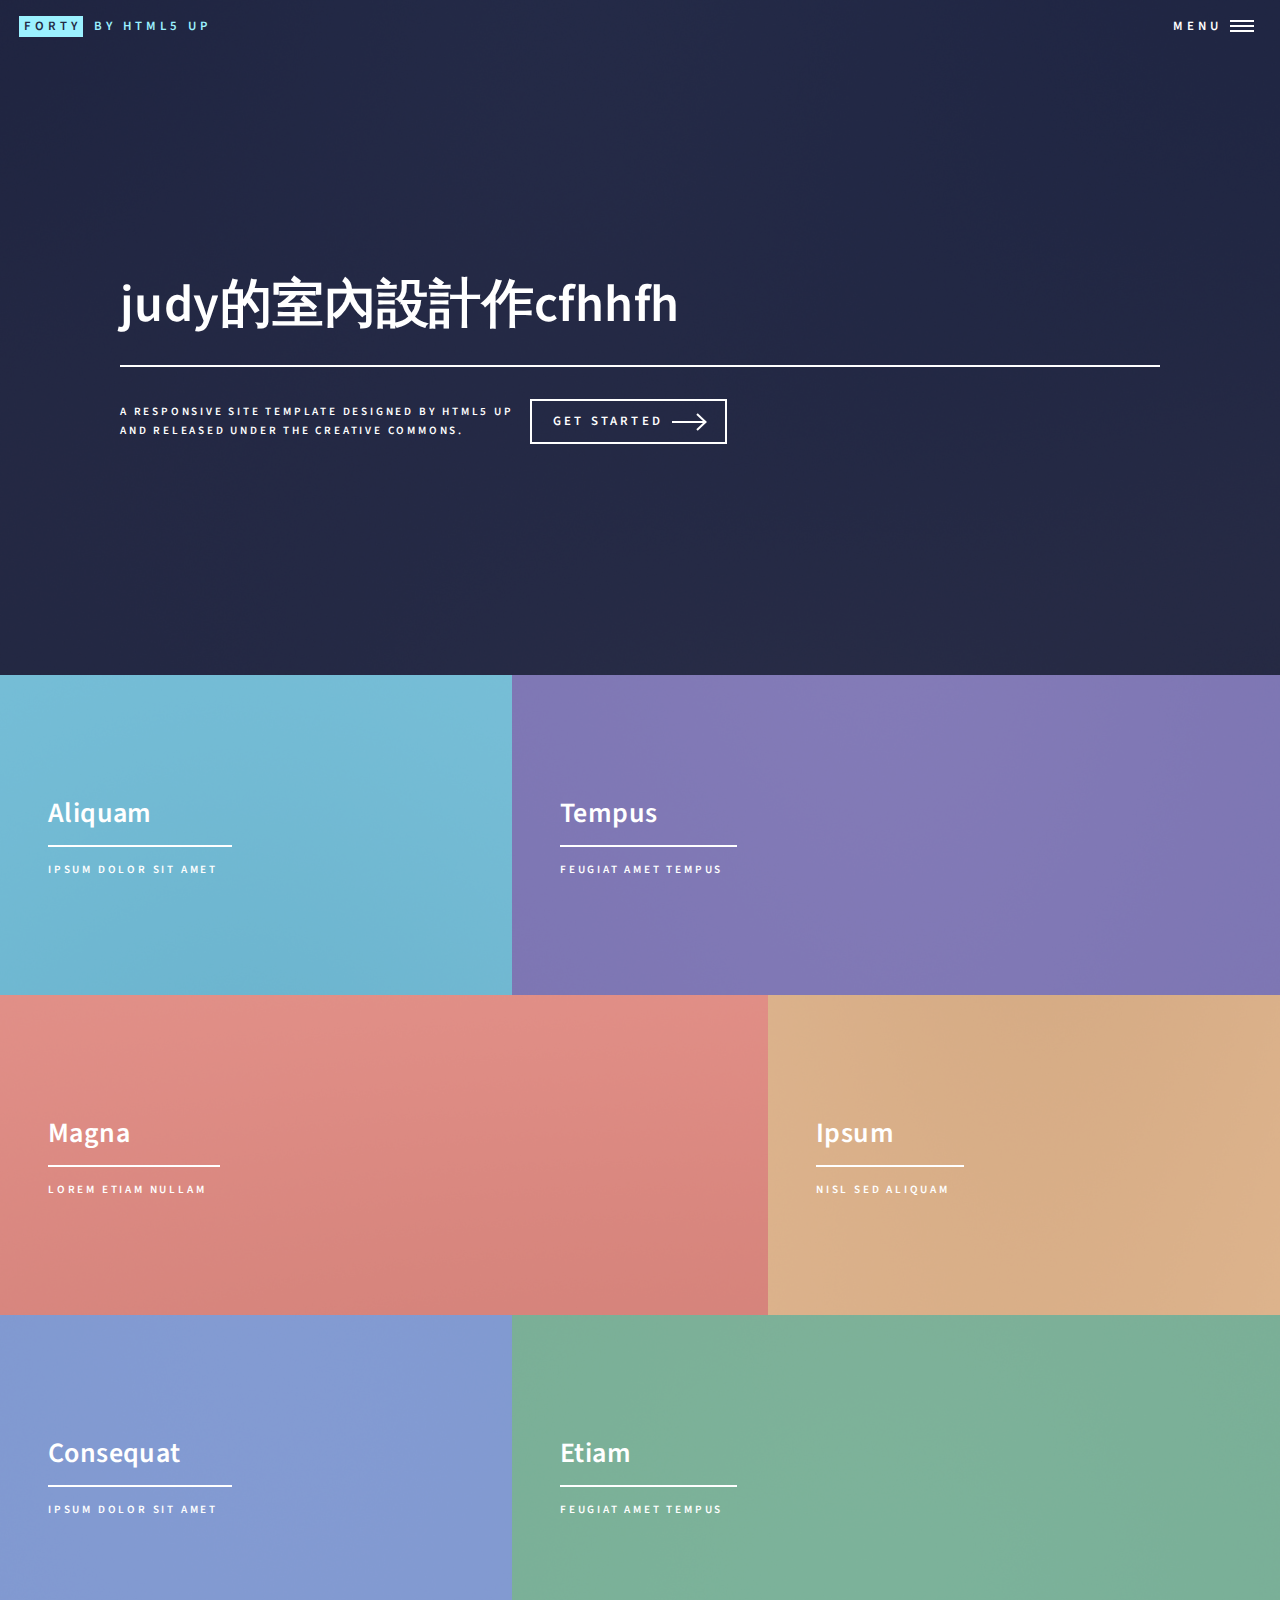
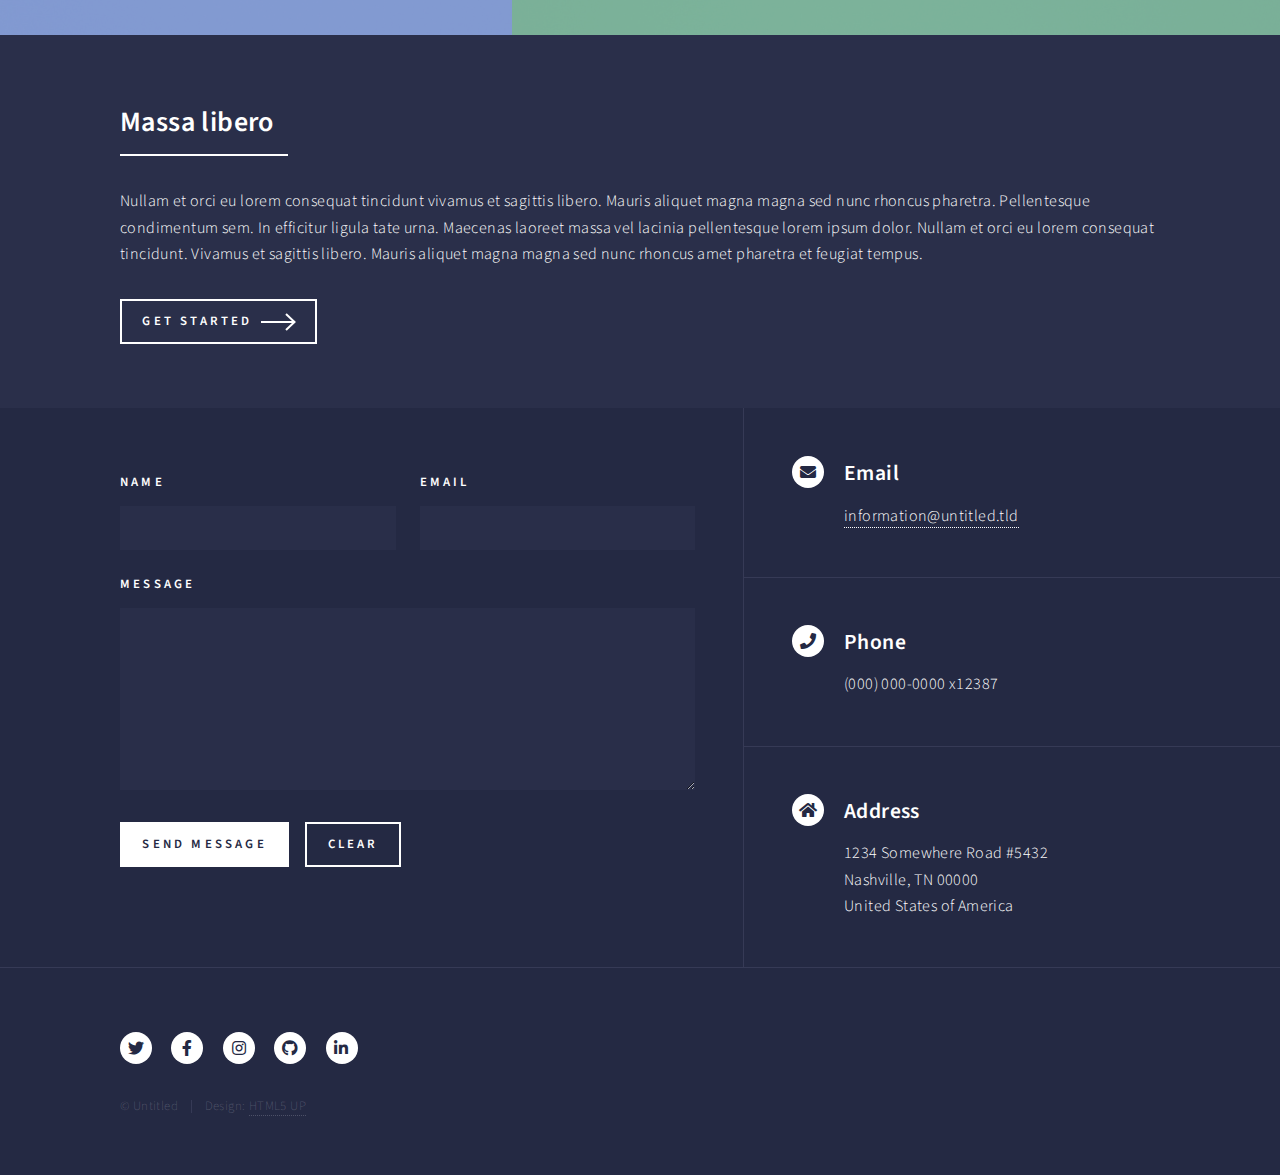
==== index.html @ 4be70c09 "Initial" ====
<!DOCTYPE HTML>
<!--
	Forty by HTML5 UP
	html5up.net | @ajlkn
	Free for personal and commercial use under the CCA 3.0 license (html5up.net/license)
-->
<html>
	<head>
		<title>Forty by HTML5 UP</title>
		<meta charset="utf-8" />
		<meta name="viewport" content="width=device-width, initial-scale=1, user-scalable=no" />
		<link rel="stylesheet" href="assets/css/main.css" />
		<noscript><link rel="stylesheet" href="assets/css/noscript.css" /></noscript>
	</head>
	<body class="is-preload">

		<!-- Wrapper -->
			<div id="wrapper">

				<!-- Header -->
					<header id="header" class="alt">
						<a href="index.html" class="logo"><strong>Forty</strong> <span>by HTML5 UP</span></a>
						<nav>
							<a href="#menu">Menu</a>
						</nav>
					</header>

				<!-- Menu -->
					<nav id="menu">
						<ul class="links">
							<li><a href="index.html">Home</a></li>
							<li><a href="landing.html">Landing</a></li>
							<li><a href="generic.html">Generic</a></li>
							<li><a href="elements.html">Elements</a></li>
						</ul>
						<ul class="actions stacked">
							<li><a href="#" class="button primary fit">Get Started</a></li>
							<li><a href="#" class="button fit">Log In</a></li>
						</ul>
					</nav>

				<!-- Banner -->
					<section id="banner" class="major">
						<div class="inner">
							<header class="major">
								<h1>judy的室內設計作cfhhfh</h1>
							</header>
							<div class="content">
								<p>A responsive site template designed by HTML5 UP<br />
								and released under the Creative Commons.</p>
								<ul class="actions">
									<li><a href="#one" class="button next scrolly">Get Started</a></li>
								</ul>
							</div>
						</div>
					</section>

				<!-- Main -->
					<div id="main">

						<!-- One -->
							<section id="one" class="tiles">
								<article>
									<span class="image">
										<img src="images/pic01.jpg" alt="" />
									</span>
									<header class="major">
										<h3><a href="landing.html" class="link">Aliquam</a></h3>
										<p>Ipsum dolor sit amet</p>
									</header>
								</article>
								<article>
									<span class="image">
										<img src="images/pic02.jpg" alt="" />
									</span>
									<header class="major">
										<h3><a href="landing.html" class="link">Tempus</a></h3>
										<p>feugiat amet tempus</p>
									</header>
								</article>
								<article>
									<span class="image">
										<img src="images/pic03.jpg" alt="" />
									</span>
									<header class="major">
										<h3><a href="landing.html" class="link">Magna</a></h3>
										<p>Lorem etiam nullam</p>
									</header>
								</article>
								<article>
									<span class="image">
										<img src="images/pic04.jpg" alt="" />
									</span>
									<header class="major">
										<h3><a href="landing.html" class="link">Ipsum</a></h3>
										<p>Nisl sed aliquam</p>
									</header>
								</article>
								<article>
									<span class="image">
										<img src="images/pic05.jpg" alt="" />
									</span>
									<header class="major">
										<h3><a href="landing.html" class="link">Consequat</a></h3>
										<p>Ipsum dolor sit amet</p>
									</header>
								</article>
								<article>
									<span class="image">
										<img src="images/pic06.jpg" alt="" />
									</span>
									<header class="major">
										<h3><a href="landing.html" class="link">Etiam</a></h3>
										<p>Feugiat amet tempus</p>
									</header>
								</article>
							</section>

						<!-- Two -->
							<section id="two">
								<div class="inner">
									<header class="major">
										<h2>Massa libero</h2>
									</header>
									<p>Nullam et orci eu lorem consequat tincidunt vivamus et sagittis libero. Mauris aliquet magna magna sed nunc rhoncus pharetra. Pellentesque condimentum sem. In efficitur ligula tate urna. Maecenas laoreet massa vel lacinia pellentesque lorem ipsum dolor. Nullam et orci eu lorem consequat tincidunt. Vivamus et sagittis libero. Mauris aliquet magna magna sed nunc rhoncus amet pharetra et feugiat tempus.</p>
									<ul class="actions">
										<li><a href="landing.html" class="button next">Get Started</a></li>
									</ul>
								</div>
							</section>

					</div>

				<!-- Contact -->
					<section id="contact">
						<div class="inner">
							<section>
								<form method="post" action="#">
									<div class="fields">
										<div class="field half">
											<label for="name">Name</label>
											<input type="text" name="name" id="name" />
										</div>
										<div class="field half">
											<label for="email">Email</label>
											<input type="text" name="email" id="email" />
										</div>
										<div class="field">
											<label for="message">Message</label>
											<textarea name="message" id="message" rows="6"></textarea>
										</div>
									</div>
									<ul class="actions">
										<li><input type="submit" value="Send Message" class="primary" /></li>
										<li><input type="reset" value="Clear" /></li>
									</ul>
								</form>
							</section>
							<section class="split">
								<section>
									<div class="contact-method">
										<span class="icon solid alt fa-envelope"></span>
										<h3>Email</h3>
										<a href="#">information@untitled.tld</a>
									</div>
								</section>
								<section>
									<div class="contact-method">
										<span class="icon solid alt fa-phone"></span>
										<h3>Phone</h3>
										<span>(000) 000-0000 x12387</span>
									</div>
								</section>
								<section>
									<div class="contact-method">
										<span class="icon solid alt fa-home"></span>
										<h3>Address</h3>
										<span>1234 Somewhere Road #5432<br />
										Nashville, TN 00000<br />
										United States of America</span>
									</div>
								</section>
							</section>
						</div>
					</section>

				<!-- Footer -->
					<footer id="footer">
						<div class="inner">
							<ul class="icons">
								<li><a href="#" class="icon brands alt fa-twitter"><span class="label">Twitter</span></a></li>
								<li><a href="#" class="icon brands alt fa-facebook-f"><span class="label">Facebook</span></a></li>
								<li><a href="#" class="icon brands alt fa-instagram"><span class="label">Instagram</span></a></li>
								<li><a href="#" class="icon brands alt fa-github"><span class="label">GitHub</span></a></li>
								<li><a href="#" class="icon brands alt fa-linkedin-in"><span class="label">LinkedIn</span></a></li>
							</ul>
							<ul class="copyright">
								<li>&copy; Untitled</li><li>Design: <a href="https://html5up.net">HTML5 UP</a></li>
							</ul>
						</div>
					</footer>

			</div>

		<!-- Scripts -->
			<script src="assets/js/jquery.min.js"></script>
			<script src="assets/js/jquery.scrolly.min.js"></script>
			<script src="assets/js/jquery.scrollex.min.js"></script>
			<script src="assets/js/browser.min.js"></script>
			<script src="assets/js/breakpoints.min.js"></script>
			<script src="assets/js/util.js"></script>
			<script src="assets/js/main.js"></script>

	</body>
</html>
---- assets/css/main.css ----
@import url(fontawesome-all.min.css);
@import url("https://fonts.googleapis.com/css?family=Source+Sans+Pro:300,300italic,600,600italic");

/*
	Forty by HTML5 UP
	html5up.net | @ajlkn
	Free for personal and commercial use under the CCA 3.0 license (html5up.net/license)
*/

html, body, div, span, applet, object,
iframe, h1, h2, h3, h4, h5, h6, p, blockquote,
pre, a, abbr, acronym, address, big, cite,
code, del, dfn, em, img, ins, kbd, q, s, samp,
small, strike, strong, sub, sup, tt, var, b,
u, i, center, dl, dt, dd, ol, ul, li, fieldset,
form, label, legend, table, caption, tbody,
tfoot, thead, tr, th, td, article, aside,
canvas, details, embed, figure, figcaption,
footer, header, hgroup, menu, nav, output, ruby,
section, summary, time, mark, audio, video {
	margin: 0;
	padding: 0;
	border: 0;
	font-size: 100%;
	font: inherit;
	vertical-align: baseline;}

article, aside, details, figcaption, figure,
footer, header, hgroup, menu, nav, section {
	display: block;}

body {
	line-height: 1;
}

ol, ul {
	list-style: none;
}

blockquote, q {
	quotes: none;
}

	blockquote:before, blockquote:after, q:before, q:after {
		content: '';
		content: none;
	}

table {
	border-collapse: collapse;
	border-spacing: 0;
}

body {
	-webkit-text-size-adjust: none;
}

mark {
	background-color: transparent;
	color: inherit;
}

input::-moz-focus-inner {
	border: 0;
	padding: 0;
}

input, select, textarea {
	-moz-appearance: none;
	-webkit-appearance: none;
	-ms-appearance: none;
	appearance: none;
}

/* Basic */

	@-ms-viewport {
		width: device-width;
	}

	body {
		-ms-overflow-style: scrollbar;
	}

	@media screen and (max-width: 480px) {

		html, body {
			min-width: 320px;
		}

	}

	html {
		box-sizing: border-box;
	}

	*, *:before, *:after {
		box-sizing: inherit;
	}

	body {
		background: #242943;
	}

		body.is-preload *, body.is-preload *:before, body.is-preload *:after {
			-moz-animation: none !important;
			-webkit-animation: none !important;
			-ms-animation: none !important;
			animation: none !important;
			-moz-transition: none !important;
			-webkit-transition: none !important;
			-ms-transition: none !important;
			transition: none !important;
		}

/* Type */

	body, input, select, textarea {
		color: #ffffff;
		font-family: "Source Sans Pro", Helvetica, sans-serif;
		font-size: 17pt;
		font-weight: 300;
		letter-spacing: 0.025em;
		line-height: 1.65;
	}

		@media screen and (max-width: 1680px) {

			body, input, select, textarea {
				font-size: 14pt;
			}

		}

		@media screen and (max-width: 1280px) {

			body, input, select, textarea {
				font-size: 12pt;
			}

		}

		@media screen and (max-width: 360px) {

			body, input, select, textarea {
				font-size: 11pt;
			}

		}

	a {
		-moz-transition: color 0.2s ease-in-out, border-bottom-color 0.2s ease-in-out;
		-webkit-transition: color 0.2s ease-in-out, border-bottom-color 0.2s ease-in-out;
		-ms-transition: color 0.2s ease-in-out, border-bottom-color 0.2s ease-in-out;
		transition: color 0.2s ease-in-out, border-bottom-color 0.2s ease-in-out;
		border-bottom: dotted 1px;
		color: inherit;
		text-decoration: none;
	}

		a:hover {
			border-bottom-color: transparent;
			color: #9bf1ff !important;
		}

		a:active {
			color: #53e3fb !important;
		}

	strong, b {
		color: #ffffff;
		font-weight: 600;
	}

	em, i {
		font-style: italic;
	}

	p {
		margin: 0 0 2em 0;
	}

	h1, h2, h3, h4, h5, h6 {
		color: #ffffff;
		font-weight: 600;
		line-height: 1.65;
		margin: 0 0 1em 0;
	}

		h1 a, h2 a, h3 a, h4 a, h5 a, h6 a {
			color: inherit;
			border-bottom: 0;
		}

	h1 {
		font-size: 2.5em;
	}

	h2 {
		font-size: 1.75em;
	}

	h3 {
		font-size: 1.35em;
	}

	h4 {
		font-size: 1.1em;
	}

	h5 {
		font-size: 0.9em;
	}

	h6 {
		font-size: 0.7em;
	}

	@media screen and (max-width: 736px) {

		h1 {
			font-size: 2em;
		}

		h2 {
			font-size: 1.5em;
		}

		h3 {
			font-size: 1.25em;
		}

	}

	sub {
		font-size: 0.8em;
		position: relative;
		top: 0.5em;
	}

	sup {
		font-size: 0.8em;
		position: relative;
		top: -0.5em;
	}

	blockquote {
		border-left: solid 4px rgba(212, 212, 255, 0.1);
		font-style: italic;
		margin: 0 0 2em 0;
		padding: 0.5em 0 0.5em 2em;
	}

	code {
		background: rgba(212, 212, 255, 0.035);
		font-family: "Courier New", monospace;
		font-size: 0.9em;
		margin: 0 0.25em;
		padding: 0.25em 0.65em;
	}

	pre {
		-webkit-overflow-scrolling: touch;
		font-family: "Courier New", monospace;
		font-size: 0.9em;
		margin: 0 0 2em 0;
	}

		pre code {
			display: block;
			line-height: 1.75;
			padding: 1em 1.5em;
			overflow-x: auto;
		}

	hr {
		border: 0;
		border-bottom: solid 1px rgba(212, 212, 255, 0.1);
		margin: 2em 0;
	}

		hr.major {
			margin: 3em 0;
		}

	.align-left {
		text-align: left;
	}

	.align-center {
		text-align: center;
	}

	.align-right {
		text-align: right;
	}

/* Row */

	.row {
		display: flex;
		flex-wrap: wrap;
		box-sizing: border-box;
		align-items: stretch;
	}

		.row > * {
			box-sizing: border-box;
		}

		.row.gtr-uniform > * > :last-child {
			margin-bottom: 0;
		}

		.row.aln-left {
			justify-content: flex-start;
		}

		.row.aln-center {
			justify-content: center;
		}

		.row.aln-right {
			justify-content: flex-end;
		}

		.row.aln-top {
			align-items: flex-start;
		}

		.row.aln-middle {
			align-items: center;
		}

		.row.aln-bottom {
			align-items: flex-end;
		}

		.row > .imp {
			order: -1;
		}

		.row > .col-1 {
			width: 8.33333%;
		}

		.row > .off-1 {
			margin-left: 8.33333%;
		}

		.row > .col-2 {
			width: 16.66667%;
		}

		.row > .off-2 {
			margin-left: 16.66667%;
		}

		.row > .col-3 {
			width: 25%;
		}

		.row > .off-3 {
			margin-left: 25%;
		}

		.row > .col-4 {
			width: 33.33333%;
		}

		.row > .off-4 {
			margin-left: 33.33333%;
		}

		.row > .col-5 {
			width: 41.66667%;
		}

		.row > .off-5 {
			margin-left: 41.66667%;
		}

		.row > .col-6 {
			width: 50%;
		}

		.row > .off-6 {
			margin-left: 50%;
		}

		.row > .col-7 {
			width: 58.33333%;
		}

		.row > .off-7 {
			margin-left: 58.33333%;
		}

		.row > .col-8 {
			width: 66.66667%;
		}

		.row > .off-8 {
			margin-left: 66.66667%;
		}

		.row > .col-9 {
			width: 75%;
		}

		.row > .off-9 {
			margin-left: 75%;
		}

		.row > .col-10 {
			width: 83.33333%;
		}

		.row > .off-10 {
			margin-left: 83.33333%;
		}

		.row > .col-11 {
			width: 91.66667%;
		}

		.row > .off-11 {
			margin-left: 91.66667%;
		}

		.row > .col-12 {
			width: 100%;
		}

		.row > .off-12 {
			margin-left: 100%;
		}

		.row.gtr-0 {
			margin-top: 0;
			margin-left: 0em;
		}

			.row.gtr-0 > * {
				padding: 0 0 0 0em;
			}

			.row.gtr-0.gtr-uniform {
				margin-top: 0em;
			}

				.row.gtr-0.gtr-uniform > * {
					padding-top: 0em;
				}

		.row.gtr-25 {
			margin-top: 0;
			margin-left: -0.5em;
		}

			.row.gtr-25 > * {
				padding: 0 0 0 0.5em;
			}

			.row.gtr-25.gtr-uniform {
				margin-top: -0.5em;
			}

				.row.gtr-25.gtr-uniform > * {
					padding-top: 0.5em;
				}

		.row.gtr-50 {
			margin-top: 0;
			margin-left: -1em;
		}

			.row.gtr-50 > * {
				padding: 0 0 0 1em;
			}

			.row.gtr-50.gtr-uniform {
				margin-top: -1em;
			}

				.row.gtr-50.gtr-uniform > * {
					padding-top: 1em;
				}

		.row {
			margin-top: 0;
			margin-left: -2em;
		}

			.row > * {
				padding: 0 0 0 2em;
			}

			.row.gtr-uniform {
				margin-top: -2em;
			}

				.row.gtr-uniform > * {
					padding-top: 2em;
				}

		.row.gtr-150 {
			margin-top: 0;
			margin-left: -3em;
		}

			.row.gtr-150 > * {
				padding: 0 0 0 3em;
			}

			.row.gtr-150.gtr-uniform {
				margin-top: -3em;
			}

				.row.gtr-150.gtr-uniform > * {
					padding-top: 3em;
				}

		.row.gtr-200 {
			margin-top: 0;
			margin-left: -4em;
		}

			.row.gtr-200 > * {
				padding: 0 0 0 4em;
			}

			.row.gtr-200.gtr-uniform {
				margin-top: -4em;
			}

				.row.gtr-200.gtr-uniform > * {
					padding-top: 4em;
				}

		@media screen and (max-width: 1680px) {

			.row {
				display: flex;
				flex-wrap: wrap;
				box-sizing: border-box;
				align-items: stretch;
			}

				.row > * {
					box-sizing: border-box;
				}

				.row.gtr-uniform > * > :last-child {
					margin-bottom: 0;
				}

				.row.aln-left {
					justify-content: flex-start;
				}

				.row.aln-center {
					justify-content: center;
				}

				.row.aln-right {
					justify-content: flex-end;
				}

				.row.aln-top {
					align-items: flex-start;
				}

				.row.aln-middle {
					align-items: center;
				}

				.row.aln-bottom {
					align-items: flex-end;
				}

				.row > .imp-xlarge {
					order: -1;
				}

				.row > .col-1-xlarge {
					width: 8.33333%;
				}

				.row > .off-1-xlarge {
					margin-left: 8.33333%;
				}

				.row > .col-2-xlarge {
					width: 16.66667%;
				}

				.row > .off-2-xlarge {
					margin-left: 16.66667%;
				}

				.row > .col-3-xlarge {
					width: 25%;
				}

				.row > .off-3-xlarge {
					margin-left: 25%;
				}

				.row > .col-4-xlarge {
					width: 33.33333%;
				}

				.row > .off-4-xlarge {
					margin-left: 33.33333%;
				}

				.row > .col-5-xlarge {
					width: 41.66667%;
				}

				.row > .off-5-xlarge {
					margin-left: 41.66667%;
				}

				.row > .col-6-xlarge {
					width: 50%;
				}

				.row > .off-6-xlarge {
					margin-left: 50%;
				}

				.row > .col-7-xlarge {
					width: 58.33333%;
				}

				.row > .off-7-xlarge {
					margin-left: 58.33333%;
				}

				.row > .col-8-xlarge {
					width: 66.66667%;
				}

				.row > .off-8-xlarge {
					margin-left: 66.66667%;
				}

				.row > .col-9-xlarge {
					width: 75%;
				}

				.row > .off-9-xlarge {
					margin-left: 75%;
				}

				.row > .col-10-xlarge {
					width: 83.33333%;
				}

				.row > .off-10-xlarge {
					margin-left: 83.33333%;
				}

				.row > .col-11-xlarge {
					width: 91.66667%;
				}

				.row > .off-11-xlarge {
					margin-left: 91.66667%;
				}

				.row > .col-12-xlarge {
					width: 100%;
				}

				.row > .off-12-xlarge {
					margin-left: 100%;
				}

				.row.gtr-0 {
					margin-top: 0;
					margin-left: 0em;
				}

					.row.gtr-0 > * {
						padding: 0 0 0 0em;
					}

					.row.gtr-0.gtr-uniform {
						margin-top: 0em;
					}

						.row.gtr-0.gtr-uniform > * {
							padding-top: 0em;
						}

				.row.gtr-25 {
					margin-top: 0;
					margin-left: -0.5em;
				}

					.row.gtr-25 > * {
						padding: 0 0 0 0.5em;
					}

					.row.gtr-25.gtr-uniform {
						margin-top: -0.5em;
					}

						.row.gtr-25.gtr-uniform > * {
							padding-top: 0.5em;
						}

				.row.gtr-50 {
					margin-top: 0;
					margin-left: -1em;
				}

					.row.gtr-50 > * {
						padding: 0 0 0 1em;
					}

					.row.gtr-50.gtr-uniform {
						margin-top: -1em;
					}

						.row.gtr-50.gtr-uniform > * {
							padding-top: 1em;
						}

				.row {
					margin-top: 0;
					margin-left: -2em;
				}

					.row > * {
						padding: 0 0 0 2em;
					}

					.row.gtr-uniform {
						margin-top: -2em;
					}

						.row.gtr-uniform > * {
							padding-top: 2em;
						}

				.row.gtr-150 {
					margin-top: 0;
					margin-left: -3em;
				}

					.row.gtr-150 > * {
						padding: 0 0 0 3em;
					}

					.row.gtr-150.gtr-uniform {
						margin-top: -3em;
					}

						.row.gtr-150.gtr-uniform > * {
							padding-top: 3em;
						}

				.row.gtr-200 {
					margin-top: 0;
					margin-left: -4em;
				}

					.row.gtr-200 > * {
						padding: 0 0 0 4em;
					}

					.row.gtr-200.gtr-uniform {
						margin-top: -4em;
					}

						.row.gtr-200.gtr-uniform > * {
							padding-top: 4em;
						}

		}

		@media screen and (max-width: 1280px) {

			.row {
				display: flex;
				flex-wrap: wrap;
				box-sizing: border-box;
				align-items: stretch;
			}

				.row > * {
					box-sizing: border-box;
				}

				.row.gtr-uniform > * > :last-child {
					margin-bottom: 0;
				}

				.row.aln-left {
					justify-content: flex-start;
				}

				.row.aln-center {
					justify-content: center;
				}

				.row.aln-right {
					justify-content: flex-end;
				}

				.row.aln-top {
					align-items: flex-start;
				}

				.row.aln-middle {
					align-items: center;
				}

				.row.aln-bottom {
					align-items: flex-end;
				}

				.row > .imp-large {
					order: -1;
				}

				.row > .col-1-large {
					width: 8.33333%;
				}

				.row > .off-1-large {
					margin-left: 8.33333%;
				}

				.row > .col-2-large {
					width: 16.66667%;
				}

				.row > .off-2-large {
					margin-left: 16.66667%;
				}

				.row > .col-3-large {
					width: 25%;
				}

				.row > .off-3-large {
					margin-left: 25%;
				}

				.row > .col-4-large {
					width: 33.33333%;
				}

				.row > .off-4-large {
					margin-left: 33.33333%;
				}

				.row > .col-5-large {
					width: 41.66667%;
				}

				.row > .off-5-large {
					margin-left: 41.66667%;
				}

				.row > .col-6-large {
					width: 50%;
				}

				.row > .off-6-large {
					margin-left: 50%;
				}

				.row > .col-7-large {
					width: 58.33333%;
				}

				.row > .off-7-large {
					margin-left: 58.33333%;
				}

				.row > .col-8-large {
					width: 66.66667%;
				}

				.row > .off-8-large {
					margin-left: 66.66667%;
				}

				.row > .col-9-large {
					width: 75%;
				}

				.row > .off-9-large {
					margin-left: 75%;
				}

				.row > .col-10-large {
					width: 83.33333%;
				}

				.row > .off-10-large {
					margin-left: 83.33333%;
				}

				.row > .col-11-large {
					width: 91.66667%;
				}

				.row > .off-11-large {
					margin-left: 91.66667%;
				}

				.row > .col-12-large {
					width: 100%;
				}

				.row > .off-12-large {
					margin-left: 100%;
				}

				.row.gtr-0 {
					margin-top: 0;
					margin-left: 0em;
				}

					.row.gtr-0 > * {
						padding: 0 0 0 0em;
					}

					.row.gtr-0.gtr-uniform {
						margin-top: 0em;
					}

						.row.gtr-0.gtr-uniform > * {
							padding-top: 0em;
						}

				.row.gtr-25 {
					margin-top: 0;
					margin-left: -0.375em;
				}

					.row.gtr-25 > * {
						padding: 0 0 0 0.375em;
					}

					.row.gtr-25.gtr-uniform {
						margin-top: -0.375em;
					}

						.row.gtr-25.gtr-uniform > * {
							padding-top: 0.375em;
						}

				.row.gtr-50 {
					margin-top: 0;
					margin-left: -0.75em;
				}

					.row.gtr-50 > * {
						padding: 0 0 0 0.75em;
					}

					.row.gtr-50.gtr-uniform {
						margin-top: -0.75em;
					}

						.row.gtr-50.gtr-uniform > * {
							padding-top: 0.75em;
						}

				.row {
					margin-top: 0;
					margin-left: -1.5em;
				}

					.row > * {
						padding: 0 0 0 1.5em;
					}

					.row.gtr-uniform {
						margin-top: -1.5em;
					}

						.row.gtr-uniform > * {
							padding-top: 1.5em;
						}

				.row.gtr-150 {
					margin-top: 0;
					margin-left: -2.25em;
				}

					.row.gtr-150 > * {
						padding: 0 0 0 2.25em;
					}

					.row.gtr-150.gtr-uniform {
						margin-top: -2.25em;
					}

						.row.gtr-150.gtr-uniform > * {
							padding-top: 2.25em;
						}

				.row.gtr-200 {
					margin-top: 0;
					margin-left: -3em;
				}

					.row.gtr-200 > * {
						padding: 0 0 0 3em;
					}

					.row.gtr-200.gtr-uniform {
						margin-top: -3em;
					}

						.row.gtr-200.gtr-uniform > * {
							padding-top: 3em;
						}

		}

		@media screen and (max-width: 980px) {

			.row {
				display: flex;
				flex-wrap: wrap;
				box-sizing: border-box;
				align-items: stretch;
			}

				.row > * {
					box-sizing: border-box;
				}

				.row.gtr-uniform > * > :last-child {
					margin-bottom: 0;
				}

				.row.aln-left {
					justify-content: flex-start;
				}

				.row.aln-center {
					justify-content: center;
				}

				.row.aln-right {
					justify-content: flex-end;
				}

				.row.aln-top {
					align-items: flex-start;
				}

				.row.aln-middle {
					align-items: center;
				}

				.row.aln-bottom {
					align-items: flex-end;
				}

				.row > .imp-medium {
					order: -1;
				}

				.row > .col-1-medium {
					width: 8.33333%;
				}

				.row > .off-1-medium {
					margin-left: 8.33333%;
				}

				.row > .col-2-medium {
					width: 16.66667%;
				}

				.row > .off-2-medium {
					margin-left: 16.66667%;
				}

				.row > .col-3-medium {
					width: 25%;
				}

				.row > .off-3-medium {
					margin-left: 25%;
				}

				.row > .col-4-medium {
					width: 33.33333%;
				}

				.row > .off-4-medium {
					margin-left: 33.33333%;
				}

				.row > .col-5-medium {
					width: 41.66667%;
				}

				.row > .off-5-medium {
					margin-left: 41.66667%;
				}

				.row > .col-6-medium {
					width: 50%;
				}

				.row > .off-6-medium {
					margin-left: 50%;
				}

				.row > .col-7-medium {
					width: 58.33333%;
				}

				.row > .off-7-medium {
					margin-left: 58.33333%;
				}

				.row > .col-8-medium {
					width: 66.66667%;
				}

				.row > .off-8-medium {
					margin-left: 66.66667%;
				}

				.row > .col-9-medium {
					width: 75%;
				}

				.row > .off-9-medium {
					margin-left: 75%;
				}

				.row > .col-10-medium {
					width: 83.33333%;
				}

				.row > .off-10-medium {
					margin-left: 83.33333%;
				}

				.row > .col-11-medium {
					width: 91.66667%;
				}

				.row > .off-11-medium {
					margin-left: 91.66667%;
				}

				.row > .col-12-medium {
					width: 100%;
				}

				.row > .off-12-medium {
					margin-left: 100%;
				}

				.row.gtr-0 {
					margin-top: 0;
					margin-left: 0em;
				}

					.row.gtr-0 > * {
						padding: 0 0 0 0em;
					}

					.row.gtr-0.gtr-uniform {
						margin-top: 0em;
					}

						.row.gtr-0.gtr-uniform > * {
							padding-top: 0em;
						}

				.row.gtr-25 {
					margin-top: 0;
					margin-left: -0.375em;
				}

					.row.gtr-25 > * {
						padding: 0 0 0 0.375em;
					}

					.row.gtr-25.gtr-uniform {
						margin-top: -0.375em;
					}

						.row.gtr-25.gtr-uniform > * {
							padding-top: 0.375em;
						}

				.row.gtr-50 {
					margin-top: 0;
					margin-left: -0.75em;
				}

					.row.gtr-50 > * {
						padding: 0 0 0 0.75em;
					}

					.row.gtr-50.gtr-uniform {
						margin-top: -0.75em;
					}

						.row.gtr-50.gtr-uniform > * {
							padding-top: 0.75em;
						}

				.row {
					margin-top: 0;
					margin-left: -1.5em;
				}

					.row > * {
						padding: 0 0 0 1.5em;
					}

					.row.gtr-uniform {
						margin-top: -1.5em;
					}

						.row.gtr-uniform > * {
							padding-top: 1.5em;
						}

				.row.gtr-150 {
					margin-top: 0;
					margin-left: -2.25em;
				}

					.row.gtr-150 > * {
						padding: 0 0 0 2.25em;
					}

					.row.gtr-150.gtr-uniform {
						margin-top: -2.25em;
					}

						.row.gtr-150.gtr-uniform > * {
							padding-top: 2.25em;
						}

				.row.gtr-200 {
					margin-top: 0;
					margin-left: -3em;
				}

					.row.gtr-200 > * {
						padding: 0 0 0 3em;
					}

					.row.gtr-200.gtr-uniform {
						margin-top: -3em;
					}

						.row.gtr-200.gtr-uniform > * {
							padding-top: 3em;
						}

		}

		@media screen and (max-width: 736px) {

			.row {
				display: flex;
				flex-wrap: wrap;
				box-sizing: border-box;
				align-items: stretch;
			}

				.row > * {
					box-sizing: border-box;
				}

				.row.gtr-uniform > * > :last-child {
					margin-bottom: 0;
				}

				.row.aln-left {
					justify-content: flex-start;
				}

				.row.aln-center {
					justify-content: center;
				}

				.row.aln-right {
					justify-content: flex-end;
				}

				.row.aln-top {
					align-items: flex-start;
				}

				.row.aln-middle {
					align-items: center;
				}

				.row.aln-bottom {
					align-items: flex-end;
				}

				.row > .imp-small {
					order: -1;
				}

				.row > .col-1-small {
					width: 8.33333%;
				}

				.row > .off-1-small {
					margin-left: 8.33333%;
				}

				.row > .col-2-small {
					width: 16.66667%;
				}

				.row > .off-2-small {
					margin-left: 16.66667%;
				}

				.row > .col-3-small {
					width: 25%;
				}

				.row > .off-3-small {
					margin-left: 25%;
				}

				.row > .col-4-small {
					width: 33.33333%;
				}

				.row > .off-4-small {
					margin-left: 33.33333%;
				}

				.row > .col-5-small {
					width: 41.66667%;
				}

				.row > .off-5-small {
					margin-left: 41.66667%;
				}

				.row > .col-6-small {
					width: 50%;
				}

				.row > .off-6-small {
					margin-left: 50%;
				}

				.row > .col-7-small {
					width: 58.33333%;
				}

				.row > .off-7-small {
					margin-left: 58.33333%;
				}

				.row > .col-8-small {
					width: 66.66667%;
				}

				.row > .off-8-small {
					margin-left: 66.66667%;
				}

				.row > .col-9-small {
					width: 75%;
				}

				.row > .off-9-small {
					margin-left: 75%;
				}

				.row > .col-10-small {
					width: 83.33333%;
				}

				.row > .off-10-small {
					margin-left: 83.33333%;
				}

				.row > .col-11-small {
					width: 91.66667%;
				}

				.row > .off-11-small {
					margin-left: 91.66667%;
				}

				.row > .col-12-small {
					width: 100%;
				}

				.row > .off-12-small {
					margin-left: 100%;
				}

				.row.gtr-0 {
					margin-top: 0;
					margin-left: 0em;
				}

					.row.gtr-0 > * {
						padding: 0 0 0 0em;
					}

					.row.gtr-0.gtr-uniform {
						margin-top: 0em;
					}

						.row.gtr-0.gtr-uniform > * {
							padding-top: 0em;
						}

				.row.gtr-25 {
					margin-top: 0;
					margin-left: -0.3125em;
				}

					.row.gtr-25 > * {
						padding: 0 0 0 0.3125em;
					}

					.row.gtr-25.gtr-uniform {
						margin-top: -0.3125em;
					}

						.row.gtr-25.gtr-uniform > * {
							padding-top: 0.3125em;
						}

				.row.gtr-50 {
					margin-top: 0;
					margin-left: -0.625em;
				}

					.row.gtr-50 > * {
						padding: 0 0 0 0.625em;
					}

					.row.gtr-50.gtr-uniform {
						margin-top: -0.625em;
					}

						.row.gtr-50.gtr-uniform > * {
							padding-top: 0.625em;
						}

				.row {
					margin-top: 0;
					margin-left: -1.25em;
				}

					.row > * {
						padding: 0 0 0 1.25em;
					}

					.row.gtr-uniform {
						margin-top: -1.25em;
					}

						.row.gtr-uniform > * {
							padding-top: 1.25em;
						}

				.row.gtr-150 {
					margin-top: 0;
					margin-left: -1.875em;
				}

					.row.gtr-150 > * {
						padding: 0 0 0 1.875em;
					}

					.row.gtr-150.gtr-uniform {
						margin-top: -1.875em;
					}

						.row.gtr-150.gtr-uniform > * {
							padding-top: 1.875em;
						}

				.row.gtr-200 {
					margin-top: 0;
					margin-left: -2.5em;
				}

					.row.gtr-200 > * {
						padding: 0 0 0 2.5em;
					}

					.row.gtr-200.gtr-uniform {
						margin-top: -2.5em;
					}

						.row.gtr-200.gtr-uniform > * {
							padding-top: 2.5em;
						}

		}

		@media screen and (max-width: 480px) {

			.row {
				display: flex;
				flex-wrap: wrap;
				box-sizing: border-box;
				align-items: stretch;
			}

				.row > * {
					box-sizing: border-box;
				}

				.row.gtr-uniform > * > :last-child {
					margin-bottom: 0;
				}

				.row.aln-left {
					justify-content: flex-start;
				}

				.row.aln-center {
					justify-content: center;
				}

				.row.aln-right {
					justify-content: flex-end;
				}

				.row.aln-top {
					align-items: flex-start;
				}

				.row.aln-middle {
					align-items: center;
				}

				.row.aln-bottom {
					align-items: flex-end;
				}

				.row > .imp-xsmall {
					order: -1;
				}

				.row > .col-1-xsmall {
					width: 8.33333%;
				}

				.row > .off-1-xsmall {
					margin-left: 8.33333%;
				}

				.row > .col-2-xsmall {
					width: 16.66667%;
				}

				.row > .off-2-xsmall {
					margin-left: 16.66667%;
				}

				.row > .col-3-xsmall {
					width: 25%;
				}

				.row > .off-3-xsmall {
					margin-left: 25%;
				}

				.row > .col-4-xsmall {
					width: 33.33333%;
				}

				.row > .off-4-xsmall {
					margin-left: 33.33333%;
				}

				.row > .col-5-xsmall {
					width: 41.66667%;
				}

				.row > .off-5-xsmall {
					margin-left: 41.66667%;
				}

				.row > .col-6-xsmall {
					width: 50%;
				}

				.row > .off-6-xsmall {
					margin-left: 50%;
				}

				.row > .col-7-xsmall {
					width: 58.33333%;
				}

				.row > .off-7-xsmall {
					margin-left: 58.33333%;
				}

				.row > .col-8-xsmall {
					width: 66.66667%;
				}

				.row > .off-8-xsmall {
					margin-left: 66.66667%;
				}

				.row > .col-9-xsmall {
					width: 75%;
				}

				.row > .off-9-xsmall {
					margin-left: 75%;
				}

				.row > .col-10-xsmall {
					width: 83.33333%;
				}

				.row > .off-10-xsmall {
					margin-left: 83.33333%;
				}

				.row > .col-11-xsmall {
					width: 91.66667%;
				}

				.row > .off-11-xsmall {
					margin-left: 91.66667%;
				}

				.row > .col-12-xsmall {
					width: 100%;
				}

				.row > .off-12-xsmall {
					margin-left: 100%;
				}

				.row.gtr-0 {
					margin-top: 0;
					margin-left: 0em;
				}

					.row.gtr-0 > * {
						padding: 0 0 0 0em;
					}

					.row.gtr-0.gtr-uniform {
						margin-top: 0em;
					}

						.row.gtr-0.gtr-uniform > * {
							padding-top: 0em;
						}

				.row.gtr-25 {
					margin-top: 0;
					margin-left: -0.3125em;
				}

					.row.gtr-25 > * {
						padding: 0 0 0 0.3125em;
					}

					.row.gtr-25.gtr-uniform {
						margin-top: -0.3125em;
					}

						.row.gtr-25.gtr-uniform > * {
							padding-top: 0.3125em;
						}

				.row.gtr-50 {
					margin-top: 0;
					margin-left: -0.625em;
				}

					.row.gtr-50 > * {
						padding: 0 0 0 0.625em;
					}

					.row.gtr-50.gtr-uniform {
						margin-top: -0.625em;
					}

						.row.gtr-50.gtr-uniform > * {
							padding-top: 0.625em;
						}

				.row {
					margin-top: 0;
					margin-left: -1.25em;
				}

					.row > * {
						padding: 0 0 0 1.25em;
					}

					.row.gtr-uniform {
						margin-top: -1.25em;
					}

						.row.gtr-uniform > * {
							padding-top: 1.25em;
						}

				.row.gtr-150 {
					margin-top: 0;
					margin-left: -1.875em;
				}

					.row.gtr-150 > * {
						padding: 0 0 0 1.875em;
					}

					.row.gtr-150.gtr-uniform {
						margin-top: -1.875em;
					}

						.row.gtr-150.gtr-uniform > * {
							padding-top: 1.875em;
						}

				.row.gtr-200 {
					margin-top: 0;
					margin-left: -2.5em;
				}

					.row.gtr-200 > * {
						padding: 0 0 0 2.5em;
					}

					.row.gtr-200.gtr-uniform {
						margin-top: -2.5em;
					}

						.row.gtr-200.gtr-uniform > * {
							padding-top: 2.5em;
						}

		}

/* Section/Article */

	section.special, article.special {
		text-align: center;
	}

	header.major {
		width: -moz-max-content;
		width: -webkit-max-content;
		width: -ms-max-content;
		width: max-content;
		margin-bottom: 2em;
	}

		header.major > :first-child {
			margin-bottom: 0;
			width: calc(100% + 0.5em);
		}

			header.major > :first-child:after {
				content: '';
				background-color: #ffffff;
				display: block;
				height: 2px;
				margin: 0.325em 0 0.5em 0;
				width: 100%;
			}

		header.major > p {
			font-size: 0.7em;
			font-weight: 600;
			letter-spacing: 0.25em;
			margin-bottom: 0;
			text-transform: uppercase;
		}

		body.is-ie header.major > :first-child:after {
			max-width: 9em;
		}

		body.is-ie header.major > h1:after {
			max-width: 100% !important;
		}

	@media screen and (max-width: 736px) {

		header.major > p br {
			display: none;
		}

	}

/* Form */

	form {
		margin: 0 0 2em 0;
	}

		form > :last-child {
			margin-bottom: 0;
		}

		form > .fields {
			display: -moz-flex;
			display: -webkit-flex;
			display: -ms-flex;
			display: flex;
			-moz-flex-wrap: wrap;
			-webkit-flex-wrap: wrap;
			-ms-flex-wrap: wrap;
			flex-wrap: wrap;
			width: calc(100% + 3em);
			margin: -1.5em 0 2em -1.5em;
		}

			form > .fields > .field {
				-moz-flex-grow: 0;
				-webkit-flex-grow: 0;
				-ms-flex-grow: 0;
				flex-grow: 0;
				-moz-flex-shrink: 0;
				-webkit-flex-shrink: 0;
				-ms-flex-shrink: 0;
				flex-shrink: 0;
				padding: 1.5em 0 0 1.5em;
				width: calc(100% - 1.5em);
			}

				form > .fields > .field.half {
					width: calc(50% - 0.75em);
				}

				form > .fields > .field.third {
					width: calc(100%/3 - 0.5em);
				}

				form > .fields > .field.quarter {
					width: calc(25% - 0.375em);
				}

		@media screen and (max-width: 480px) {

			form > .fields {
				width: calc(100% + 3em);
				margin: -1.5em 0 2em -1.5em;
			}

				form > .fields > .field {
					padding: 1.5em 0 0 1.5em;
					width: calc(100% - 1.5em);
				}

					form > .fields > .field.half {
						width: calc(100% - 1.5em);
					}

					form > .fields > .field.third {
						width: calc(100% - 1.5em);
					}

					form > .fields > .field.quarter {
						width: calc(100% - 1.5em);
					}

		}

	label {
		color: #ffffff;
		display: block;
		font-size: 0.8em;
		font-weight: 600;
		letter-spacing: 0.25em;
		margin: 0 0 1em 0;
		text-transform: uppercase;
	}

	input[type="text"],
	input[type="password"],
	input[type="email"],
	input[type="tel"],
	input[type="search"],
	input[type="url"],
	select,
	textarea {
		-moz-appearance: none;
		-webkit-appearance: none;
		-ms-appearance: none;
		appearance: none;
		background: rgba(212, 212, 255, 0.035);
		border: none;
		border-radius: 0;
		color: inherit;
		display: block;
		outline: 0;
		padding: 0 1em;
		text-decoration: none;
		width: 100%;
	}

		input[type="text"]:invalid,
		input[type="password"]:invalid,
		input[type="email"]:invalid,
		input[type="tel"]:invalid,
		input[type="search"]:invalid,
		input[type="url"]:invalid,
		select:invalid,
		textarea:invalid {
			box-shadow: none;
		}

		input[type="text"]:focus,
		input[type="password"]:focus,
		input[type="email"]:focus,
		input[type="tel"]:focus,
		input[type="search"]:focus,
		input[type="url"]:focus,
		select:focus,
		textarea:focus {
			border-color: #9bf1ff;
			box-shadow: 0 0 0 2px #9bf1ff;
		}

	select {
		background-image: url("data:image/svg+xml;charset=utf8,%3Csvg xmlns='http://www.w3.org/2000/svg' width='40' height='40' preserveAspectRatio='none' viewBox='0 0 40 40'%3E%3Cpath d='M9.4,12.3l10.4,10.4l10.4-10.4c0.2-0.2,0.5-0.4,0.9-0.4c0.3,0,0.6,0.1,0.9,0.4l3.3,3.3c0.2,0.2,0.4,0.5,0.4,0.9 c0,0.4-0.1,0.6-0.4,0.9L20.7,31.9c-0.2,0.2-0.5,0.4-0.9,0.4c-0.3,0-0.6-0.1-0.9-0.4L4.3,17.3c-0.2-0.2-0.4-0.5-0.4-0.9 c0-0.4,0.1-0.6,0.4-0.9l3.3-3.3c0.2-0.2,0.5-0.4,0.9-0.4S9.1,12.1,9.4,12.3z' fill='rgba(212, 212, 255, 0.1)' /%3E%3C/svg%3E");
		background-size: 1.25rem;
		background-repeat: no-repeat;
		background-position: calc(100% - 1rem) center;
		height: 2.75em;
		padding-right: 2.75em;
		text-overflow: ellipsis;
	}

		select option {
			color: #ffffff;
			background: #242943;
		}

		select:focus::-ms-value {
			background-color: transparent;
		}

		select::-ms-expand {
			display: none;
		}

	input[type="text"],
	input[type="password"],
	input[type="email"],
	input[type="tel"],
	input[type="search"],
	input[type="url"],
	select {
		height: 2.75em;
	}

	textarea {
		padding: 0.75em 1em;
	}

	input[type="checkbox"],
	input[type="radio"] {
		-moz-appearance: none;
		-webkit-appearance: none;
		-ms-appearance: none;
		appearance: none;
		display: block;
		float: left;
		margin-right: -2em;
		opacity: 0;
		width: 1em;
		z-index: -1;
	}

		input[type="checkbox"] + label,
		input[type="radio"] + label {
			text-decoration: none;
			color: #ffffff;
			cursor: pointer;
			display: inline-block;
			font-weight: 300;
			padding-left: 2.65em;
			padding-right: 0.75em;
			position: relative;
		}

			input[type="checkbox"] + label:before,
			input[type="radio"] + label:before {
				-moz-osx-font-smoothing: grayscale;
				-webkit-font-smoothing: antialiased;
				display: inline-block;
				font-style: normal;
				font-variant: normal;
				text-rendering: auto;
				line-height: 1;
				text-transform: none !important;
				font-family: 'Font Awesome 5 Free';
				font-weight: 900;
			}

			input[type="checkbox"] + label:before,
			input[type="radio"] + label:before {
				background: rgba(212, 212, 255, 0.035);
				content: '';
				display: inline-block;
				font-size: 0.8em;
				height: 2.0625em;
				left: 0;
				letter-spacing: 0;
				line-height: 2.0625em;
				position: absolute;
				text-align: center;
				top: 0;
				width: 2.0625em;
			}

		input[type="checkbox"]:checked + label:before,
		input[type="radio"]:checked + label:before {
			background: #ffffff;
			border-color: #9bf1ff;
			content: '\f00c';
			color: #242943;
		}

		input[type="checkbox"]:focus + label:before,
		input[type="radio"]:focus + label:before {
			box-shadow: 0 0 0 2px #9bf1ff;
		}

	input[type="radio"] + label:before {
		border-radius: 100%;
	}

	::-webkit-input-placeholder {
		color: rgba(244, 244, 255, 0.2) !important;
		opacity: 1.0;
	}

	:-moz-placeholder {
		color: rgba(244, 244, 255, 0.2) !important;
		opacity: 1.0;
	}

	::-moz-placeholder {
		color: rgba(244, 244, 255, 0.2) !important;
		opacity: 1.0;
	}

	:-ms-input-placeholder {
		color: rgba(244, 244, 255, 0.2) !important;
		opacity: 1.0;
	}

/* Box */

	.box {
		border: solid 1px rgba(212, 212, 255, 0.1);
		margin-bottom: 2em;
		padding: 1.5em;
	}

		.box > :last-child,
		.box > :last-child > :last-child,
		.box > :last-child > :last-child > :last-child {
			margin-bottom: 0;
		}

		.box.alt {
			border: 0;
			border-radius: 0;
			padding: 0;
		}

/* Icon */

	.icon {
		text-decoration: none;
		border-bottom: none;
		position: relative;
	}

		.icon:before {
			-moz-osx-font-smoothing: grayscale;
			-webkit-font-smoothing: antialiased;
			display: inline-block;
			font-style: normal;
			font-variant: normal;
			text-rendering: auto;
			line-height: 1;
			text-transform: none !important;
			font-family: 'Font Awesome 5 Free';
			font-weight: 400;
		}

		.icon > .label {
			display: none;
		}

		.icon:before {
			line-height: inherit;
		}

		.icon.solid:before {
			font-weight: 900;
		}

		.icon.brands:before {
			font-family: 'Font Awesome 5 Brands';
		}

		.icon.alt:before {
			background-color: #ffffff;
			border-radius: 100%;
			color: #242943;
			display: inline-block;
			height: 2em;
			line-height: 2em;
			text-align: center;
			width: 2em;
		}

	a.icon.alt:before {
		-moz-transition: background-color 0.2s ease-in-out;
		-webkit-transition: background-color 0.2s ease-in-out;
		-ms-transition: background-color 0.2s ease-in-out;
		transition: background-color 0.2s ease-in-out;
	}

	a.icon.alt:hover:before {
		background-color: #6fc3df;
	}

	a.icon.alt:active:before {
		background-color: #37a6cb;
	}

/* Image */

	.image {
		border: 0;
		display: inline-block;
		position: relative;
	}

		.image img {
			display: block;
		}

		.image.left, .image.right {
			max-width: 30%;
		}

			.image.left img, .image.right img {
				width: 100%;
			}

		.image.left {
			float: left;
			margin: 0 1.5em 1.25em 0;
			top: 0.25em;
		}

		.image.right {
			float: right;
			margin: 0 0 1.25em 1.5em;
			top: 0.25em;
		}

		.image.fit {
			display: block;
			margin: 0 0 2em 0;
			width: 100%;
		}

			.image.fit img {
				width: 100%;
			}

		.image.main {
			display: block;
			margin: 2.5em 0;
			width: 100%;
		}

			.image.main img {
				width: 100%;
			}

			@media screen and (max-width: 736px) {

				.image.main {
					margin: 1.5em 0;
				}

			}

/* List */

	ol {
		list-style: decimal;
		margin: 0 0 2em 0;
		padding-left: 1.25em;
	}

		ol li {
			padding-left: 0.25em;
		}

	ul {
		list-style: disc;
		margin: 0 0 2em 0;
		padding-left: 1em;
	}

		ul li {
			padding-left: 0.5em;
		}

		ul.alt {
			list-style: none;
			padding-left: 0;
		}

			ul.alt li {
				border-top: solid 1px rgba(212, 212, 255, 0.1);
				padding: 0.5em 0;
			}

				ul.alt li:first-child {
					border-top: 0;
					padding-top: 0;
				}

	dl {
		margin: 0 0 2em 0;
	}

		dl dt {
			display: block;
			font-weight: 600;
			margin: 0 0 1em 0;
		}

		dl dd {
			margin-left: 2em;
		}

/* Actions */

	ul.actions {
		display: -moz-flex;
		display: -webkit-flex;
		display: -ms-flex;
		display: flex;
		cursor: default;
		list-style: none;
		margin-left: -1em;
		padding-left: 0;
	}

		ul.actions li {
			padding: 0 0 0 1em;
			vertical-align: middle;
		}

		ul.actions.special {
			-moz-justify-content: center;
			-webkit-justify-content: center;
			-ms-justify-content: center;
			justify-content: center;
			width: 100%;
			margin-left: 0;
		}

			ul.actions.special li:first-child {
				padding-left: 0;
			}

		ul.actions.stacked {
			-moz-flex-direction: column;
			-webkit-flex-direction: column;
			-ms-flex-direction: column;
			flex-direction: column;
			margin-left: 0;
		}

			ul.actions.stacked li {
				padding: 1.3em 0 0 0;
			}

				ul.actions.stacked li:first-child {
					padding-top: 0;
				}

		ul.actions.fit {
			width: calc(100% + 1em);
		}

			ul.actions.fit li {
				-moz-flex-grow: 1;
				-webkit-flex-grow: 1;
				-ms-flex-grow: 1;
				flex-grow: 1;
				-moz-flex-shrink: 1;
				-webkit-flex-shrink: 1;
				-ms-flex-shrink: 1;
				flex-shrink: 1;
				width: 100%;
			}

				ul.actions.fit li > * {
					width: 100%;
				}

			ul.actions.fit.stacked {
				width: 100%;
			}

/* Icons */

	ul.icons {
		cursor: default;
		list-style: none;
		padding-left: 0;
	}

		ul.icons li {
			display: inline-block;
			padding: 0 1em 0 0;
		}

			ul.icons li:last-child {
				padding-right: 0;
			}

		@media screen and (max-width: 736px) {

			ul.icons li {
				padding: 0 0.75em 0 0;
			}

		}

/* Pagination */

	ul.pagination {
		cursor: default;
		list-style: none;
		padding-left: 0;
	}

		ul.pagination li {
			display: inline-block;
			padding-left: 0;
			vertical-align: middle;
		}

			ul.pagination li > .page {
				-moz-transition: background-color 0.2s ease-in-out, color 0.2s ease-in-out;
				-webkit-transition: background-color 0.2s ease-in-out, color 0.2s ease-in-out;
				-ms-transition: background-color 0.2s ease-in-out, color 0.2s ease-in-out;
				transition: background-color 0.2s ease-in-out, color 0.2s ease-in-out;
				border-bottom: 0;
				display: inline-block;
				font-size: 0.8em;
				font-weight: 600;
				height: 1.5em;
				line-height: 1.5em;
				margin: 0 0.125em;
				min-width: 1.5em;
				padding: 0 0.5em;
				text-align: center;
			}

				ul.pagination li > .page.active {
					background-color: #ffffff;
					color: #242943;
				}

					ul.pagination li > .page.active:hover {
						background-color: #9bf1ff;
						color: #242943 !important;
					}

					ul.pagination li > .page.active:active {
						background-color: #53e3fb;
					}

			ul.pagination li:first-child {
				padding-right: 0.75em;
			}

			ul.pagination li:last-child {
				padding-left: 0.75em;
			}

		@media screen and (max-width: 480px) {

			ul.pagination li:nth-child(n+2):nth-last-child(n+2) {
				display: none;
			}

			ul.pagination li:first-child {
				padding-right: 0;
			}

		}

/* Table */

	.table-wrapper {
		-webkit-overflow-scrolling: touch;
		overflow-x: auto;
	}

	table {
		margin: 0 0 2em 0;
		width: 100%;
	}

		table tbody tr {
			border: solid 1px rgba(212, 212, 255, 0.1);
			border-left: 0;
			border-right: 0;
		}

			table tbody tr:nth-child(2n + 1) {
				background-color: rgba(212, 212, 255, 0.035);
			}

		table td {
			padding: 0.75em 0.75em;
		}

		table th {
			color: #ffffff;
			font-size: 0.9em;
			font-weight: 600;
			padding: 0 0.75em 0.75em 0.75em;
			text-align: left;
		}

		table thead {
			border-bottom: solid 2px rgba(212, 212, 255, 0.1);
		}

		table tfoot {
			border-top: solid 2px rgba(212, 212, 255, 0.1);
		}

		table.alt {
			border-collapse: separate;
		}

			table.alt tbody tr td {
				border: solid 1px rgba(212, 212, 255, 0.1);
				border-left-width: 0;
				border-top-width: 0;
			}

				table.alt tbody tr td:first-child {
					border-left-width: 1px;
				}

			table.alt tbody tr:first-child td {
				border-top-width: 1px;
			}

			table.alt thead {
				border-bottom: 0;
			}

			table.alt tfoot {
				border-top: 0;
			}

/* Button */

	input[type="submit"],
	input[type="reset"],
	input[type="button"],
	button,
	.button {
		-moz-appearance: none;
		-webkit-appearance: none;
		-ms-appearance: none;
		appearance: none;
		-moz-transition: background-color 0.2s ease-in-out, box-shadow 0.2s ease-in-out, color 0.2s ease-in-out;
		-webkit-transition: background-color 0.2s ease-in-out, box-shadow 0.2s ease-in-out, color 0.2s ease-in-out;
		-ms-transition: background-color 0.2s ease-in-out, box-shadow 0.2s ease-in-out, color 0.2s ease-in-out;
		transition: background-color 0.2s ease-in-out, box-shadow 0.2s ease-in-out, color 0.2s ease-in-out;
		background-color: transparent;
		border: 0;
		border-radius: 0;
		box-shadow: inset 0 0 0 2px #ffffff;
		color: #ffffff;
		cursor: pointer;
		display: inline-block;
		font-size: 0.8em;
		font-weight: 600;
		height: 3.5em;
		letter-spacing: 0.25em;
		line-height: 3.5em;
		padding: 0 1.75em;
		text-align: center;
		text-decoration: none;
		text-transform: uppercase;
		white-space: nowrap;
	}

		input[type="submit"]:hover, input[type="submit"]:active,
		input[type="reset"]:hover,
		input[type="reset"]:active,
		input[type="button"]:hover,
		input[type="button"]:active,
		button:hover,
		button:active,
		.button:hover,
		.button:active {
			box-shadow: inset 0 0 0 2px #9bf1ff;
			color: #9bf1ff;
		}

		input[type="submit"]:active,
		input[type="reset"]:active,
		input[type="button"]:active,
		button:active,
		.button:active {
			background-color: rgba(155, 241, 255, 0.1);
			box-shadow: inset 0 0 0 2px #53e3fb;
			color: #53e3fb;
		}

		input[type="submit"].icon:before,
		input[type="reset"].icon:before,
		input[type="button"].icon:before,
		button.icon:before,
		.button.icon:before {
			margin-right: 0.5em;
		}

		input[type="submit"].fit,
		input[type="reset"].fit,
		input[type="button"].fit,
		button.fit,
		.button.fit {
			width: 100%;
		}

		input[type="submit"].small,
		input[type="reset"].small,
		input[type="button"].small,
		button.small,
		.button.small {
			font-size: 0.6em;
		}

		input[type="submit"].large,
		input[type="reset"].large,
		input[type="button"].large,
		button.large,
		.button.large {
			font-size: 1.25em;
			height: 3em;
			line-height: 3em;
		}

		input[type="submit"].next,
		input[type="reset"].next,
		input[type="button"].next,
		button.next,
		.button.next {
			padding-right: 4.5em;
			position: relative;
		}

			input[type="submit"].next:before, input[type="submit"].next:after,
			input[type="reset"].next:before,
			input[type="reset"].next:after,
			input[type="button"].next:before,
			input[type="button"].next:after,
			button.next:before,
			button.next:after,
			.button.next:before,
			.button.next:after {
				-moz-transition: opacity 0.2s ease-in-out;
				-webkit-transition: opacity 0.2s ease-in-out;
				-ms-transition: opacity 0.2s ease-in-out;
				transition: opacity 0.2s ease-in-out;
				background-position: center right;
				background-repeat: no-repeat;
				background-size: 36px 24px;
				content: '';
				display: block;
				height: 100%;
				position: absolute;
				right: 1.5em;
				top: 0;
				vertical-align: middle;
				width: 36px;
			}

			input[type="submit"].next:before,
			input[type="reset"].next:before,
			input[type="button"].next:before,
			button.next:before,
			.button.next:before {
				background-image: url("data:image/svg+xml;charset=utf8,%3Csvg xmlns='http://www.w3.org/2000/svg' xmlns:xlink='http://www.w3.org/1999/xlink' width='36px' height='24px' viewBox='0 0 36 24' zoomAndPan='disable'%3E%3Cstyle%3Eline %7B stroke: %23ffffff%3B stroke-width: 2px%3B %7D%3C/style%3E%3Cline x1='0' y1='12' x2='34' y2='12' /%3E%3Cline x1='25' y1='4' x2='34' y2='12.5' /%3E%3Cline x1='25' y1='20' x2='34' y2='11.5' /%3E%3C/svg%3E");
			}

			input[type="submit"].next:after,
			input[type="reset"].next:after,
			input[type="button"].next:after,
			button.next:after,
			.button.next:after {
				background-image: url("data:image/svg+xml;charset=utf8,%3Csvg xmlns='http://www.w3.org/2000/svg' xmlns:xlink='http://www.w3.org/1999/xlink' width='36px' height='24px' viewBox='0 0 36 24' zoomAndPan='disable'%3E%3Cstyle%3Eline %7B stroke: %239bf1ff%3B stroke-width: 2px%3B %7D%3C/style%3E%3Cline x1='0' y1='12' x2='34' y2='12' /%3E%3Cline x1='25' y1='4' x2='34' y2='12.5' /%3E%3Cline x1='25' y1='20' x2='34' y2='11.5' /%3E%3C/svg%3E");
				opacity: 0;
				z-index: 1;
			}

			input[type="submit"].next:hover:after, input[type="submit"].next:active:after,
			input[type="reset"].next:hover:after,
			input[type="reset"].next:active:after,
			input[type="button"].next:hover:after,
			input[type="button"].next:active:after,
			button.next:hover:after,
			button.next:active:after,
			.button.next:hover:after,
			.button.next:active:after {
				opacity: 1;
			}

			@media screen and (max-width: 1280px) {

				input[type="submit"].next,
				input[type="reset"].next,
				input[type="button"].next,
				button.next,
				.button.next {
					padding-right: 5em;
				}

			}

		input[type="submit"].primary,
		input[type="reset"].primary,
		input[type="button"].primary,
		button.primary,
		.button.primary {
			background-color: #ffffff;
			box-shadow: none;
			color: #242943;
		}

			input[type="submit"].primary:hover, input[type="submit"].primary:active,
			input[type="reset"].primary:hover,
			input[type="reset"].primary:active,
			input[type="button"].primary:hover,
			input[type="button"].primary:active,
			button.primary:hover,
			button.primary:active,
			.button.primary:hover,
			.button.primary:active {
				background-color: #9bf1ff;
				color: #242943 !important;
			}

			input[type="submit"].primary:active,
			input[type="reset"].primary:active,
			input[type="button"].primary:active,
			button.primary:active,
			.button.primary:active {
				background-color: #53e3fb;
			}

		input[type="submit"].disabled, input[type="submit"]:disabled,
		input[type="reset"].disabled,
		input[type="reset"]:disabled,
		input[type="button"].disabled,
		input[type="button"]:disabled,
		button.disabled,
		button:disabled,
		.button.disabled,
		.button:disabled {
			pointer-events: none;
			cursor: default;
			opacity: 0.25;
		}

/* Tiles */

	.tiles {
		display: -moz-flex;
		display: -webkit-flex;
		display: -ms-flex;
		display: flex;
		-moz-flex-wrap: wrap;
		-webkit-flex-wrap: wrap;
		-ms-flex-wrap: wrap;
		flex-wrap: wrap;
		border-top: 0 !important;
	}

		.tiles + * {
			border-top: 0 !important;
		}

		.tiles article {
			-moz-align-items: center;
			-webkit-align-items: center;
			-ms-align-items: center;
			align-items: center;
			display: -moz-flex;
			display: -webkit-flex;
			display: -ms-flex;
			display: flex;
			-moz-transition: -moz-transform 0.25s ease, opacity 0.25s ease, -moz-filter 1s ease, -webkit-filter 1s ease;
			-webkit-transition: -webkit-transform 0.25s ease, opacity 0.25s ease, -webkit-filter 1s ease, -webkit-filter 1s ease;
			-ms-transition: -ms-transform 0.25s ease, opacity 0.25s ease, -ms-filter 1s ease, -webkit-filter 1s ease;
			transition: transform 0.25s ease, opacity 0.25s ease, filter 1s ease, -webkit-filter 1s ease;
			padding: 4em 4em 2em 4em ;
			background-position: center;
			background-repeat: no-repeat;
			background-size: cover;
			cursor: default;
			height: 40vh;
			max-height: 40em;
			min-height: 23em;
			overflow: hidden;
			position: relative;
			width: 40%;
		}

			.tiles article .image {
				display: none;
			}

			.tiles article header {
				position: relative;
				z-index: 3;
			}

			.tiles article h3 {
				font-size: 1.75em;
			}

				.tiles article h3 a:hover {
					color: inherit !important;
				}

			.tiles article .link.primary {
				border: 0;
				height: 100%;
				left: 0;
				position: absolute;
				top: 0;
				width: 100%;
				z-index: 4;
			}

			.tiles article:before {
				-moz-transition: opacity 0.5s ease;
				-webkit-transition: opacity 0.5s ease;
				-ms-transition: opacity 0.5s ease;
				transition: opacity 0.5s ease;
				bottom: 0;
				content: '';
				display: block;
				height: 100%;
				left: 0;
				opacity: 0.85;
				position: absolute;
				width: 100%;
				z-index: 2;
			}

			.tiles article:after {
				background-color: rgba(36, 41, 67, 0.25);
				content: '';
				display: block;
				height: 100%;
				left: 0;
				position: absolute;
				top: 0;
				width: 100%;
				z-index: 1;
			}

			.tiles article:hover:before {
				opacity: 0;
			}

			.tiles article.is-transitioning {
				-moz-transform: scale(0.95);
				-webkit-transform: scale(0.95);
				-ms-transform: scale(0.95);
				transform: scale(0.95);
				-moz-filter: blur(0.5em);
				-webkit-filter: blur(0.5em);
				-ms-filter: blur(0.5em);
				filter: blur(0.5em);
				opacity: 0;
			}

			.tiles article:nth-child(4n - 1), .tiles article:nth-child(4n - 2) {
				width: 60%;
			}

			.tiles article:nth-child(6n - 5):before {
				background-color: #6fc3df;
			}

			.tiles article:nth-child(6n - 4):before {
				background-color: #8d82c4;
			}

			.tiles article:nth-child(6n - 3):before {
				background-color: #ec8d81;
			}

			.tiles article:nth-child(6n - 2):before {
				background-color: #e7b788;
			}

			.tiles article:nth-child(6n - 1):before {
				background-color: #8ea9e8;
			}

			.tiles article:nth-child(6n):before {
				background-color: #87c5a4;
			}

		@media screen and (max-width: 1280px) {

			.tiles article {
				padding: 4em 3em 2em 3em ;
				height: 30vh;
				max-height: 30em;
				min-height: 20em;
			}

		}

		@media screen and (max-width: 980px) {

			.tiles article {
				width: 50% !important;
			}

		}

		@media screen and (max-width: 736px) {

			.tiles article {
				padding: 3em 1.5em 1em 1.5em ;
				height: 16em;
				max-height: none;
				min-height: 0;
			}

				.tiles article h3 {
					font-size: 1.5em;
				}

		}

		@media screen and (max-width: 480px) {

			.tiles {
				display: block;
			}

				.tiles article {
					height: 20em;
					width: 100% !important;
				}

		}

/* Contact Method */

	.contact-method {
		margin: 0 0 2em 0;
		padding-left: 3.25em;
		position: relative;
	}

		.contact-method .icon {
			left: 0;
			position: absolute;
			top: 0;
		}

		.contact-method h3 {
			margin: 0 0 0.5em 0;
		}

/* Spotlights */

	.spotlights {
		border-top: 0 !important;
	}

		.spotlights + * {
			border-top: 0 !important;
		}

		.spotlights > section {
			display: -moz-flex;
			display: -webkit-flex;
			display: -ms-flex;
			display: flex;
			-moz-flex-direction: row;
			-webkit-flex-direction: row;
			-ms-flex-direction: row;
			flex-direction: row;
			background-color: #2e3450;
		}

			.spotlights > section > .image {
				background-position: center center;
				background-size: cover;
				border-radius: 0;
				display: block;
				position: relative;
				width: 30%;
			}

				.spotlights > section > .image img {
					border-radius: 0;
					display: block;
					width: 100%;
				}

				.spotlights > section > .image:before {
					background: rgba(36, 41, 67, 0.9);
					content: '';
					display: block;
					height: 100%;
					left: 0;
					opacity: 0;
					position: absolute;
					top: 0;
					width: 100%;
				}

			.spotlights > section > .content {
				display: -moz-flex;
				display: -webkit-flex;
				display: -ms-flex;
				display: flex;
				-moz-flex-direction: column;
				-webkit-flex-direction: column;
				-ms-flex-direction: column;
				flex-direction: column;
				-moz-justify-content: center;
				-webkit-justify-content: center;
				-ms-justify-content: center;
				justify-content: center;
				-moz-align-items: center;
				-webkit-align-items: center;
				-ms-align-items: center;
				align-items: center;
				padding: 2em 3em 0.1em 3em ;
				width: 70%;
			}

				.spotlights > section > .content > .inner {
					margin: 0 auto;
					max-width: 100%;
					width: 65em;
				}

			.spotlights > section:nth-child(2n) {
				-moz-flex-direction: row-reverse;
				-webkit-flex-direction: row-reverse;
				-ms-flex-direction: row-reverse;
				flex-direction: row-reverse;
				background-color: #333856;
			}

				.spotlights > section:nth-child(2n) > .content {
					-moz-align-items: -moz-flex-end;
					-webkit-align-items: -webkit-flex-end;
					-ms-align-items: -ms-flex-end;
					align-items: flex-end;
				}

		@media screen and (max-width: 1680px) {

			.spotlights > section > .image {
				width: 40%;
			}

			.spotlights > section > .content {
				width: 60%;
			}

		}

		@media screen and (max-width: 1280px) {

			.spotlights > section > .image {
				width: 45%;
			}

			.spotlights > section > .content {
				width: 55%;
			}

		}

		@media screen and (max-width: 980px) {

			.spotlights > section {
				display: block;
			}

				.spotlights > section > .image {
					width: 100%;
				}

				.spotlights > section > .content {
					padding: 4em 3em 2em 3em ;
					width: 100%;
				}

		}

		@media screen and (max-width: 736px) {

			.spotlights > section > .content {
				padding: 3em 1.5em 1em 1.5em ;
			}

		}

/* Header */

	@-moz-keyframes reveal-header {
		0% {
			top: -4em;
			opacity: 0;
		}

		100% {
			top: 0;
			opacity: 1;
		}
	}

	@-webkit-keyframes reveal-header {
		0% {
			top: -4em;
			opacity: 0;
		}

		100% {
			top: 0;
			opacity: 1;
		}
	}

	@-ms-keyframes reveal-header {
		0% {
			top: -4em;
			opacity: 0;
		}

		100% {
			top: 0;
			opacity: 1;
		}
	}

	@keyframes reveal-header {
		0% {
			top: -4em;
			opacity: 0;
		}

		100% {
			top: 0;
			opacity: 1;
		}
	}

	#header {
		display: -moz-flex;
		display: -webkit-flex;
		display: -ms-flex;
		display: flex;
		background-color: #2a2f4a;
		box-shadow: 0 0 0.25em 0 rgba(0, 0, 0, 0.15);
		cursor: default;
		font-weight: 600;
		height: 3.25em;
		left: 0;
		letter-spacing: 0.25em;
		line-height: 3.25em;
		margin: 0;
		position: fixed;
		text-transform: uppercase;
		top: 0;
		width: 100%;
		z-index: 10000;
	}

		#header .logo {
			border: 0;
			display: inline-block;
			font-size: 0.8em;
			height: inherit;
			line-height: inherit;
			padding: 0 1.5em;
		}

			#header .logo strong {
				-moz-transition: background-color 0.2s ease-in-out, color 0.2s ease-in-out;
				-webkit-transition: background-color 0.2s ease-in-out, color 0.2s ease-in-out;
				-ms-transition: background-color 0.2s ease-in-out, color 0.2s ease-in-out;
				transition: background-color 0.2s ease-in-out, color 0.2s ease-in-out;
				background-color: #ffffff;
				color: #242943;
				display: inline-block;
				line-height: 1.65em;
				margin-right: 0.325em;
				padding: 0 0.125em 0 0.375em;
			}

			#header .logo:hover strong {
				background-color: #9bf1ff;
			}

			#header .logo:active strong {
				background-color: #53e3fb;
			}

		#header nav {
			display: -moz-flex;
			display: -webkit-flex;
			display: -ms-flex;
			display: flex;
			-moz-justify-content: -moz-flex-end;
			-webkit-justify-content: -webkit-flex-end;
			-ms-justify-content: -ms-flex-end;
			justify-content: flex-end;
			-moz-flex-grow: 1;
			-webkit-flex-grow: 1;
			-ms-flex-grow: 1;
			flex-grow: 1;
			height: inherit;
			line-height: inherit;
		}

			#header nav a {
				border: 0;
				display: block;
				font-size: 0.8em;
				height: inherit;
				line-height: inherit;
				padding: 0 0.75em;
				position: relative;
				vertical-align: middle;
			}

				#header nav a:last-child {
					padding-right: 1.5em;
				}

				#header nav a[href="#menu"] {
					padding-right: 3.325em !important;
				}

					#header nav a[href="#menu"]:before, #header nav a[href="#menu"]:after {
						background-image: url("data:image/svg+xml;charset=utf8,%3Csvg xmlns='http://www.w3.org/2000/svg' width='24' height='32' viewBox='0 0 24 32' preserveAspectRatio='none'%3E%3Cstyle%3Eline %7B stroke-width: 2px%3B stroke: %23ffffff%3B %7D%3C/style%3E%3Cline x1='0' y1='11' x2='24' y2='11' /%3E%3Cline x1='0' y1='21' x2='24' y2='21' /%3E%3Cline x1='0' y1='16' x2='24' y2='16' /%3E%3C/svg%3E");
						background-position: center;
						background-repeat: no-repeat;
						background-size: 24px 32px;
						content: '';
						display: block;
						height: 100%;
						position: absolute;
						right: 1.5em;
						top: 0;
						vertical-align: middle;
						width: 24px;
					}

					#header nav a[href="#menu"]:after {
						-moz-transition: opacity 0.2s ease-in-out;
						-webkit-transition: opacity 0.2s ease-in-out;
						-ms-transition: opacity 0.2s ease-in-out;
						transition: opacity 0.2s ease-in-out;
						background-image: url("data:image/svg+xml;charset=utf8,%3Csvg xmlns='http://www.w3.org/2000/svg' width='24' height='32' viewBox='0 0 24 32' preserveAspectRatio='none'%3E%3Cstyle%3Eline %7B stroke-width: 2px%3B stroke: %239bf1ff%3B %7D%3C/style%3E%3Cline x1='0' y1='11' x2='24' y2='11' /%3E%3Cline x1='0' y1='21' x2='24' y2='21' /%3E%3Cline x1='0' y1='16' x2='24' y2='16' /%3E%3C/svg%3E");
						opacity: 0;
						z-index: 1;
					}

					#header nav a[href="#menu"]:hover:after, #header nav a[href="#menu"]:active:after {
						opacity: 1;
					}

					#header nav a[href="#menu"]:last-child {
						padding-right: 3.875em !important;
					}

						#header nav a[href="#menu"]:last-child:before, #header nav a[href="#menu"]:last-child:after {
							right: 2em;
						}

		#header.reveal {
			-moz-animation: reveal-header 0.35s ease;
			-webkit-animation: reveal-header 0.35s ease;
			-ms-animation: reveal-header 0.35s ease;
			animation: reveal-header 0.35s ease;
		}

		#header.alt {
			-moz-transition: opacity 2.5s ease;
			-webkit-transition: opacity 2.5s ease;
			-ms-transition: opacity 2.5s ease;
			transition: opacity 2.5s ease;
			-moz-transition-delay: 0.75s;
			-webkit-transition-delay: 0.75s;
			-ms-transition-delay: 0.75s;
			transition-delay: 0.75s;
			-moz-animation: none;
			-webkit-animation: none;
			-ms-animation: none;
			animation: none;
			background-color: transparent;
			box-shadow: none;
			position: absolute;
		}

			#header.alt.style1 .logo strong {
				color: #6fc3df;
			}

			#header.alt.style2 .logo strong {
				color: #8d82c4;
			}

			#header.alt.style3 .logo strong {
				color: #ec8d81;
			}

			#header.alt.style4 .logo strong {
				color: #e7b788;
			}

			#header.alt.style5 .logo strong {
				color: #8ea9e8;
			}

			#header.alt.style6 .logo strong {
				color: #87c5a4;
			}

		body.is-preload #header.alt {
			opacity: 0;
		}

		@media screen and (max-width: 1680px) {

			#header nav a[href="#menu"] {
				padding-right: 3.75em !important;
			}

				#header nav a[href="#menu"]:last-child {
					padding-right: 4.25em !important;
				}

		}

		@media screen and (max-width: 1280px) {

			#header nav a[href="#menu"] {
				padding-right: 4em !important;
			}

				#header nav a[href="#menu"]:last-child {
					padding-right: 4.5em !important;
				}

		}

		@media screen and (max-width: 736px) {

			#header {
				height: 2.75em;
				line-height: 2.75em;
			}

				#header .logo {
					padding: 0 1em;
				}

				#header nav a {
					padding: 0 0.5em;
				}

					#header nav a:last-child {
						padding-right: 1em;
					}

					#header nav a[href="#menu"] {
						padding-right: 3.25em !important;
					}

						#header nav a[href="#menu"]:before, #header nav a[href="#menu"]:after {
							right: 0.75em;
						}

						#header nav a[href="#menu"]:last-child {
							padding-right: 4em !important;
						}

							#header nav a[href="#menu"]:last-child:before, #header nav a[href="#menu"]:last-child:after {
								right: 1.5em;
							}

		}

		@media screen and (max-width: 480px) {

			#header .logo span {
				display: none;
			}

			#header nav a[href="#menu"] {
				overflow: hidden;
				padding-right: 0 !important;
				text-indent: 5em;
				white-space: nowrap;
				width: 5em;
			}

				#header nav a[href="#menu"]:before, #header nav a[href="#menu"]:after {
					right: 0;
					width: inherit;
				}

				#header nav a[href="#menu"]:last-child:before, #header nav a[href="#menu"]:last-child:after {
					width: 4em;
					right: 0;
				}

		}

/* Banner */

	#banner {
		-moz-align-items: center;
		-webkit-align-items: center;
		-ms-align-items: center;
		align-items: center;
		background-image: url("../../images/banner.jpg");
		display: -moz-flex;
		display: -webkit-flex;
		display: -ms-flex;
		display: flex;
		padding: 6em 0 2em 0 ;
		background-attachment: fixed;
		background-position: center;
		background-repeat: no-repeat;
		background-size: cover;
		border-bottom: 0 !important;
		cursor: default;
		height: 60vh;
		margin-bottom: -3.25em;
		max-height: 32em;
		min-height: 22em;
		position: relative;
		top: -3.25em;
	}

		#banner:after {
			-moz-transition: opacity 2.5s ease;
			-webkit-transition: opacity 2.5s ease;
			-ms-transition: opacity 2.5s ease;
			transition: opacity 2.5s ease;
			-moz-transition-delay: 0.75s;
			-webkit-transition-delay: 0.75s;
			-ms-transition-delay: 0.75s;
			transition-delay: 0.75s;
			pointer-events: none;
			background-color: #242943;
			content: '';
			display: block;
			height: 100%;
			left: 0;
			opacity: 0.85;
			position: absolute;
			top: 0;
			width: 100%;
			z-index: 1;
		}

		#banner h1 {
			font-size: 3.25em;
		}

		#banner > .inner {
			-moz-transition: opacity 1.5s ease, -moz-transform 0.5s ease-out, -moz-filter 0.5s ease, -webkit-filter 0.5s ease;
			-webkit-transition: opacity 1.5s ease, -webkit-transform 0.5s ease-out, -webkit-filter 0.5s ease, -webkit-filter 0.5s ease;
			-ms-transition: opacity 1.5s ease, -ms-transform 0.5s ease-out, -ms-filter 0.5s ease, -webkit-filter 0.5s ease;
			transition: opacity 1.5s ease, transform 0.5s ease-out, filter 0.5s ease, -webkit-filter 0.5s ease;
			padding: 0 !important;
			position: relative;
			z-index: 2;
		}

			#banner > .inner .image {
				display: none;
			}

			#banner > .inner header {
				width: auto;
			}

				#banner > .inner header > :first-child {
					width: auto;
				}

					#banner > .inner header > :first-child:after {
						max-width: 100%;
					}

			#banner > .inner .content {
				display: -moz-flex;
				display: -webkit-flex;
				display: -ms-flex;
				display: flex;
				-moz-align-items: center;
				-webkit-align-items: center;
				-ms-align-items: center;
				align-items: center;
				margin: 0 0 2em 0;
			}

				#banner > .inner .content > * {
					margin-right: 1.5em;
					margin-bottom: 0;
				}

				#banner > .inner .content > :last-child {
					margin-right: 0;
				}

				#banner > .inner .content p {
					font-size: 0.7em;
					font-weight: 600;
					letter-spacing: 0.25em;
					text-transform: uppercase;
				}

		#banner.major {
			height: 75vh;
			min-height: 30em;
			max-height: 50em;
		}

			#banner.major.alt {
				opacity: 0.75;
			}

		#banner.style1:after {
			background-color: #6fc3df;
		}

		#banner.style2:after {
			background-color: #8d82c4;
		}

		#banner.style3:after {
			background-color: #ec8d81;
		}

		#banner.style4:after {
			background-color: #e7b788;
		}

		#banner.style5:after {
			background-color: #8ea9e8;
		}

		#banner.style6:after {
			background-color: #87c5a4;
		}

		body.is-preload #banner:after {
			opacity: 1.0;
		}

		body.is-preload #banner > .inner {
			-moz-filter: blur(0.125em);
			-webkit-filter: blur(0.125em);
			-ms-filter: blur(0.125em);
			filter: blur(0.125em);
			-moz-transform: translateX(-0.5em);
			-webkit-transform: translateX(-0.5em);
			-ms-transform: translateX(-0.5em);
			transform: translateX(-0.5em);
			opacity: 0;
		}

		@media screen and (max-width: 1280px) {

			#banner {
				background-attachment: scroll;
			}

		}

		@media screen and (max-width: 736px) {

			#banner {
				padding: 5em 0 1em 0 ;
				height: auto;
				margin-bottom: -2.75em;
				max-height: none;
				min-height: 0;
				top: -2.75em;
			}

				#banner h1 {
					font-size: 2em;
				}

				#banner > .inner .content {
					display: block;
				}

					#banner > .inner .content > * {
						margin-right: 0;
						margin-bottom: 2em;
					}

				#banner.major {
					height: auto;
					min-height: 0;
					max-height: none;
				}

		}

		@media screen and (max-width: 480px) {

			#banner {
				padding: 6em 0 2em 0 ;
			}

				#banner > .inner .content p br {
					display: none;
				}

				#banner.major {
					padding: 8em 0 4em 0 ;
				}

		}

/* Main */

	#main {
		background-color: #2a2f4a;
	}

		#main > * {
			border-top: solid 1px rgba(212, 212, 255, 0.1);
		}

			#main > *:first-child {
				border-top: 0;
			}

			#main > * > .inner {
				padding: 4em 0 2em 0 ;
				margin: 0 auto;
				max-width: 65em;
				width: calc(100% - 6em);
			}

				@media screen and (max-width: 736px) {

					#main > * > .inner {
						padding: 3em 0 1em 0 ;
						width: calc(100% - 3em);
					}

				}

		#main.alt {
			background-color: transparent;
			border-bottom: solid 1px rgba(212, 212, 255, 0.1);
		}

/* Contact */

	#contact {
		border-bottom: solid 1px rgba(212, 212, 255, 0.1);
		overflow-x: hidden;
	}

		#contact > .inner {
			display: -moz-flex;
			display: -webkit-flex;
			display: -ms-flex;
			display: flex;
			padding: 0 !important;
		}

			#contact > .inner > :nth-child(2n - 1) {
				padding: 4em 3em 2em 0 ;
				border-right: solid 1px rgba(212, 212, 255, 0.1);
				width: 60%;
			}

			#contact > .inner > :nth-child(2n) {
				padding-left: 3em;
				width: 40%;
			}

			#contact > .inner > .split {
				padding: 0;
			}

				#contact > .inner > .split > * {
					padding: 3em 0 1em 3em ;
					position: relative;
				}

					#contact > .inner > .split > *:before {
						border-top: solid 1px rgba(212, 212, 255, 0.1);
						content: '';
						display: block;
						margin-left: -3em;
						position: absolute;
						top: 0;
						width: calc(100vw + 3em);
					}

				#contact > .inner > .split > :first-child:before {
					display: none;
				}

		@media screen and (max-width: 980px) {

			#contact > .inner {
				display: block;
			}

				#contact > .inner > :nth-child(2n - 1) {
					padding: 4em 0 2em 0 ;
					border-right: 0;
					width: 100%;
				}

				#contact > .inner > :nth-child(2n) {
					padding-left: 0;
					width: 100%;
				}

				#contact > .inner > .split > * {
					padding: 3em 0 1em 0 ;
				}

				#contact > .inner > .split > :first-child:before {
					display: block;
				}

		}

		@media screen and (max-width: 736px) {

			#contact > .inner > :nth-child(2n - 1) {
				padding: 3em 0 1em 0 ;
			}

		}

/* Footer */

	#footer .copyright {
		font-size: 0.8em;
		list-style: none;
		padding-left: 0;
	}

		#footer .copyright li {
			border-left: solid 1px rgba(212, 212, 255, 0.1);
			color: rgba(244, 244, 255, 0.2);
			display: inline-block;
			line-height: 1;
			margin-left: 1em;
			padding-left: 1em;
		}

			#footer .copyright li:first-child {
				border-left: 0;
				margin-left: 0;
				padding-left: 0;
			}

	@media screen and (max-width: 480px) {

		#footer .copyright li {
			display: block;
			border-left: 0;
			margin-left: 0;
			padding-left: 0;
			line-height: inherit;
		}

	}

/* Wrapper */

	#wrapper {
		-moz-transition: -moz-filter 0.35s ease, -webkit-filter 0.35s ease, opacity 0.375s ease-out;
		-webkit-transition: -webkit-filter 0.35s ease, -webkit-filter 0.35s ease, opacity 0.375s ease-out;
		-ms-transition: -ms-filter 0.35s ease, -webkit-filter 0.35s ease, opacity 0.375s ease-out;
		transition: filter 0.35s ease, -webkit-filter 0.35s ease, opacity 0.375s ease-out;
		padding-top: 3.25em;
	}

		#wrapper.is-transitioning {
			opacity: 0;
		}

		#wrapper > * > .inner {
			padding: 4em 0 2em 0 ;
			margin: 0 auto;
			max-width: 65em;
			width: calc(100% - 6em);
		}

			@media screen and (max-width: 736px) {

				#wrapper > * > .inner {
					padding: 3em 0 1em 0 ;
					width: calc(100% - 3em);
				}

			}

		@media screen and (max-width: 736px) {

			#wrapper {
				padding-top: 2.75em;
			}

		}

/* Menu */

	#menu {
		-moz-transition: -moz-transform 0.35s ease, opacity 0.35s ease, visibility 0.35s;
		-webkit-transition: -webkit-transform 0.35s ease, opacity 0.35s ease, visibility 0.35s;
		-ms-transition: -ms-transform 0.35s ease, opacity 0.35s ease, visibility 0.35s;
		transition: transform 0.35s ease, opacity 0.35s ease, visibility 0.35s;
		-moz-align-items: center;
		-webkit-align-items: center;
		-ms-align-items: center;
		align-items: center;
		display: -moz-flex;
		display: -webkit-flex;
		display: -ms-flex;
		display: flex;
		-moz-justify-content: center;
		-webkit-justify-content: center;
		-ms-justify-content: center;
		justify-content: center;
		pointer-events: none;
		background: rgba(36, 41, 67, 0.9);
		box-shadow: none;
		height: 100%;
		left: 0;
		opacity: 0;
		overflow: hidden;
		padding: 3em 2em;
		position: fixed;
		top: 0;
		visibility: hidden;
		width: 100%;
		z-index: 10002;
	}

		#menu .inner {
			-moz-transition: -moz-transform 0.35s ease-out, opacity 0.35s ease, visibility 0.35s;
			-webkit-transition: -webkit-transform 0.35s ease-out, opacity 0.35s ease, visibility 0.35s;
			-ms-transition: -ms-transform 0.35s ease-out, opacity 0.35s ease, visibility 0.35s;
			transition: transform 0.35s ease-out, opacity 0.35s ease, visibility 0.35s;
			-moz-transform: rotateX(20deg);
			-webkit-transform: rotateX(20deg);
			-ms-transform: rotateX(20deg);
			transform: rotateX(20deg);
			-webkit-overflow-scrolling: touch;
			max-width: 100%;
			max-height: 100vh;
			opacity: 0;
			overflow: auto;
			text-align: center;
			visibility: hidden;
			width: 18em;
		}

			#menu .inner > :first-child {
				margin-top: 2em;
			}

			#menu .inner > :last-child {
				margin-bottom: 3em;
			}

		#menu ul {
			margin: 0 0 1em 0;
		}

			#menu ul.links {
				list-style: none;
				padding: 0;
			}

				#menu ul.links > li {
					padding: 0;
				}

					#menu ul.links > li > a:not(.button) {
						border: 0;
						border-top: solid 1px rgba(212, 212, 255, 0.1);
						display: block;
						font-size: 0.8em;
						font-weight: 600;
						letter-spacing: 0.25em;
						line-height: 4em;
						text-decoration: none;
						text-transform: uppercase;
					}

					#menu ul.links > li > .button {
						display: block;
						margin: 0.5em 0 0 0;
					}

					#menu ul.links > li:first-child > a:not(.button) {
						border-top: 0 !important;
					}

		#menu .close {
			-moz-transition: color 0.2s ease-in-out;
			-webkit-transition: color 0.2s ease-in-out;
			-ms-transition: color 0.2s ease-in-out;
			transition: color 0.2s ease-in-out;
			-webkit-tap-highlight-color: rgba(0, 0, 0, 0);
			border: 0;
			cursor: pointer;
			display: block;
			height: 4em;
			line-height: 4em;
			overflow: hidden;
			padding-right: 1.25em;
			position: absolute;
			right: 0;
			text-align: right;
			text-indent: 8em;
			top: 0;
			vertical-align: middle;
			white-space: nowrap;
			width: 8em;
		}

			#menu .close:before, #menu .close:after {
				-moz-transition: opacity 0.2s ease-in-out;
				-webkit-transition: opacity 0.2s ease-in-out;
				-ms-transition: opacity 0.2s ease-in-out;
				transition: opacity 0.2s ease-in-out;
				background-position: center;
				background-repeat: no-repeat;
				content: '';
				display: block;
				height: 4em;
				position: absolute;
				right: 0;
				top: 0;
				width: 4em;
			}

			#menu .close:before {
				background-image: url("data:image/svg+xml;charset=utf8,%3Csvg xmlns='http://www.w3.org/2000/svg' xmlns:xlink='http://www.w3.org/1999/xlink' width='20px' height='20px' viewBox='0 0 20 20' zoomAndPan='disable'%3E%3Cstyle%3Eline %7B stroke: %23ffffff%3B stroke-width: 2%3B %7D%3C/style%3E%3Cline x1='0' y1='0' x2='20' y2='20' /%3E%3Cline x1='20' y1='0' x2='0' y2='20' /%3E%3C/svg%3E");
			}

			#menu .close:after {
				background-image: url("data:image/svg+xml;charset=utf8,%3Csvg xmlns='http://www.w3.org/2000/svg' xmlns:xlink='http://www.w3.org/1999/xlink' width='20px' height='20px' viewBox='0 0 20 20' zoomAndPan='disable'%3E%3Cstyle%3Eline %7B stroke: %239bf1ff%3B stroke-width: 2%3B %7D%3C/style%3E%3Cline x1='0' y1='0' x2='20' y2='20' /%3E%3Cline x1='20' y1='0' x2='0' y2='20' /%3E%3C/svg%3E");
				opacity: 0;
			}

			#menu .close:hover:after, #menu .close:active:after {
				opacity: 1;
			}

	body.is-ie #menu {
		background: rgba(42, 47, 74, 0.975);
	}

	body.is-menu-visible #wrapper {
		-moz-filter: blur(0.5em);
		-webkit-filter: blur(0.5em);
		-ms-filter: blur(0.5em);
		filter: blur(0.5em);
	}

	body.is-menu-visible #menu {
		pointer-events: auto;
		opacity: 1;
		visibility: visible;
	}

		body.is-menu-visible #menu .inner {
			-moz-transform: none;
			-webkit-transform: none;
			-ms-transform: none;
			transform: none;
			opacity: 1;
			visibility: visible;
		}
---- assets/css/noscript.css ----
/*
	Forty by HTML5 UP
	html5up.net | @ajlkn
	Free for personal and commercial use under the CCA 3.0 license (html5up.net/license)
*/

/* Banner */

	body.is-preload #banner:after {
		opacity: 0.85;
	}

	body.is-preload #banner > .inner {
		-moz-filter: none;
		-webkit-filter: none;
		-ms-filter: none;
		filter: none;
		-moz-transform: none;
		-webkit-transform: none;
		-ms-transform: none;
		transform: none;
		opacity: 1;
	}
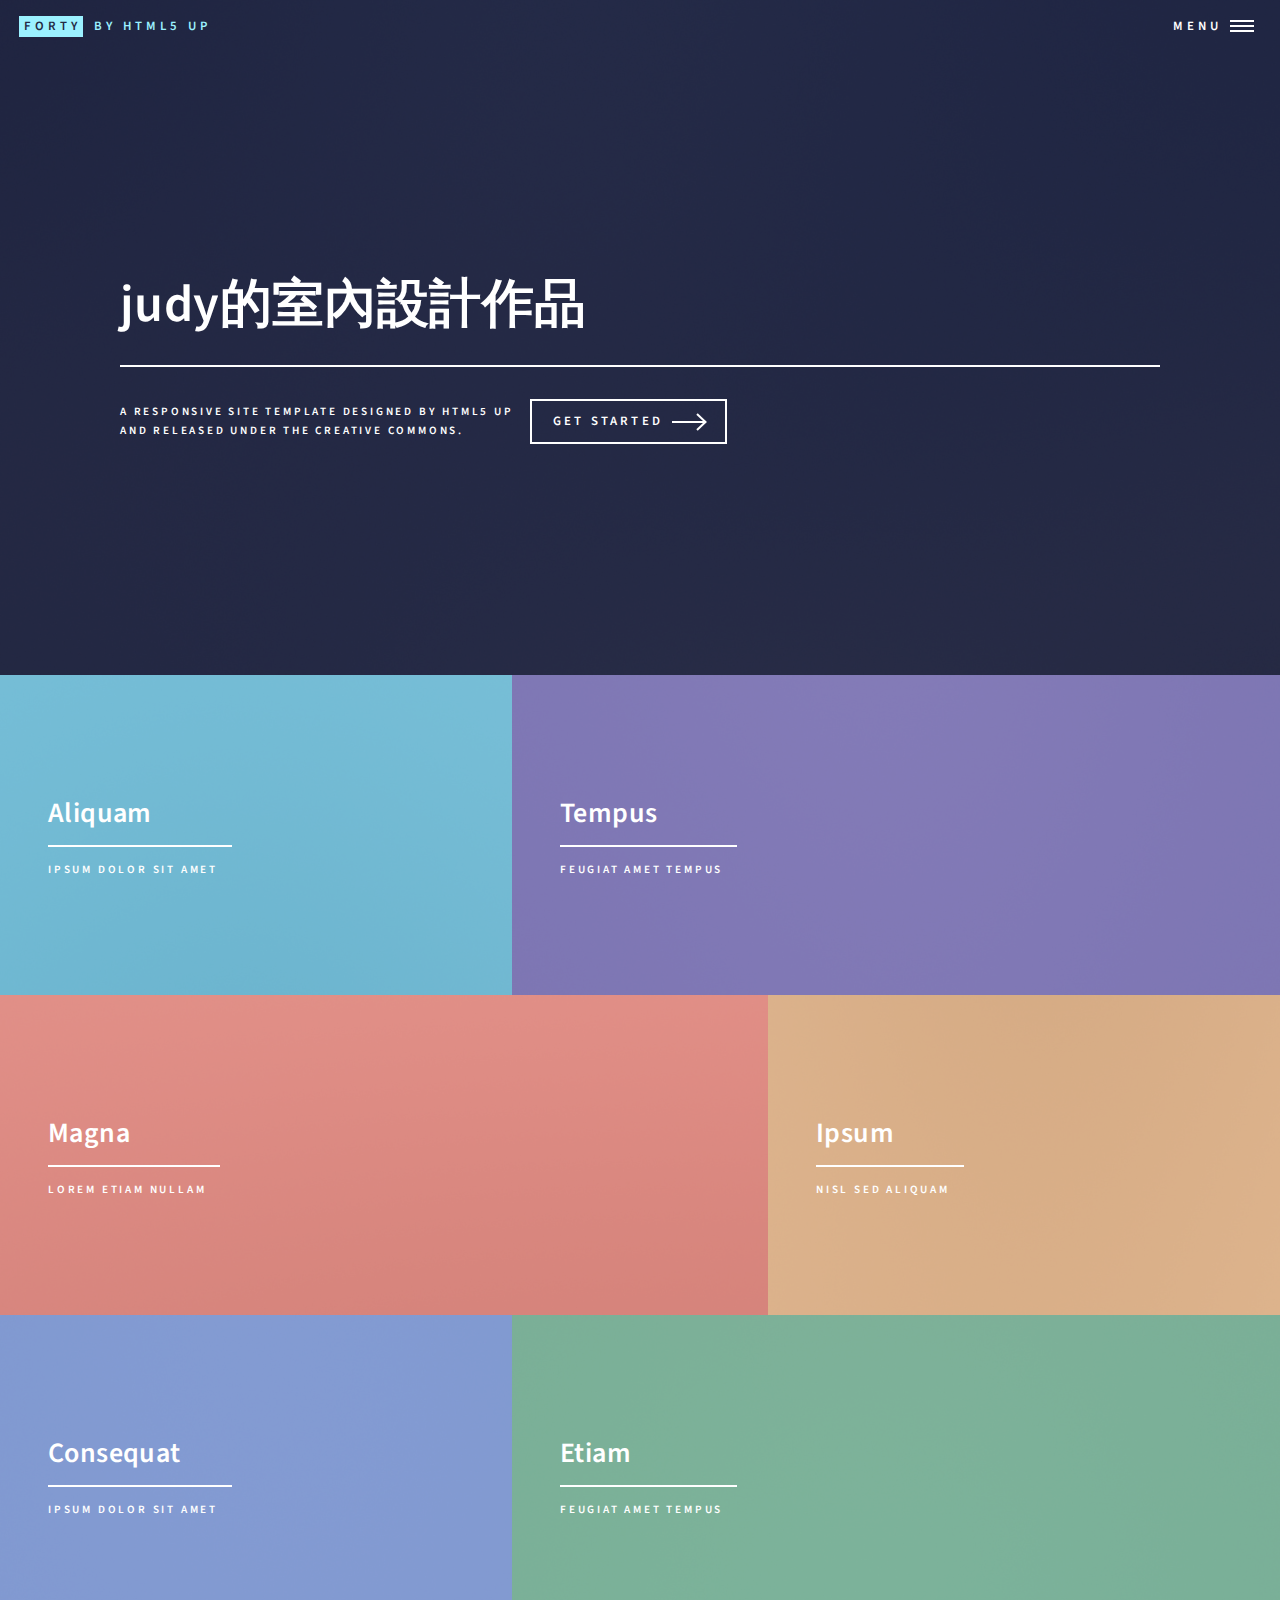
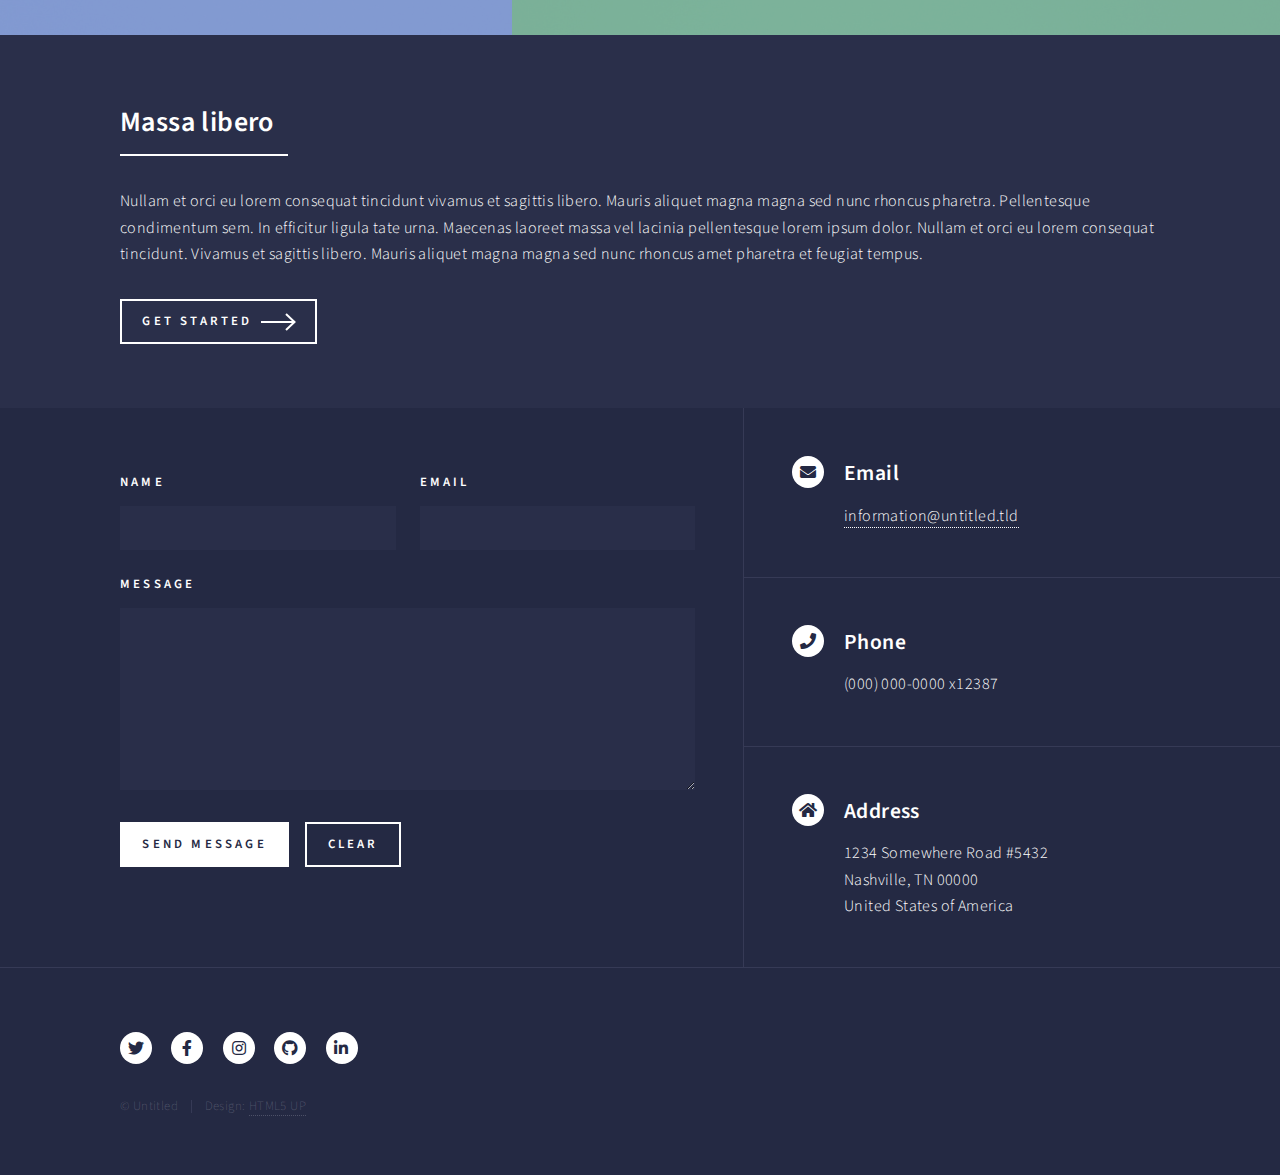
==== commit aa0f891d: "1" ====
--- a/index.html
+++ b/index.html
@@ -43,7 +43,7 @@
 					<section id="banner" class="major">
 						<div class="inner">
 							<header class="major">
-								<h1>judy的室內設計作cfhhfh</h1>
+								<h1>judy的室內設計作品</h1>
 							</header>
 							<div class="content">
 								<p>A responsive site template designed by HTML5 UP<br />
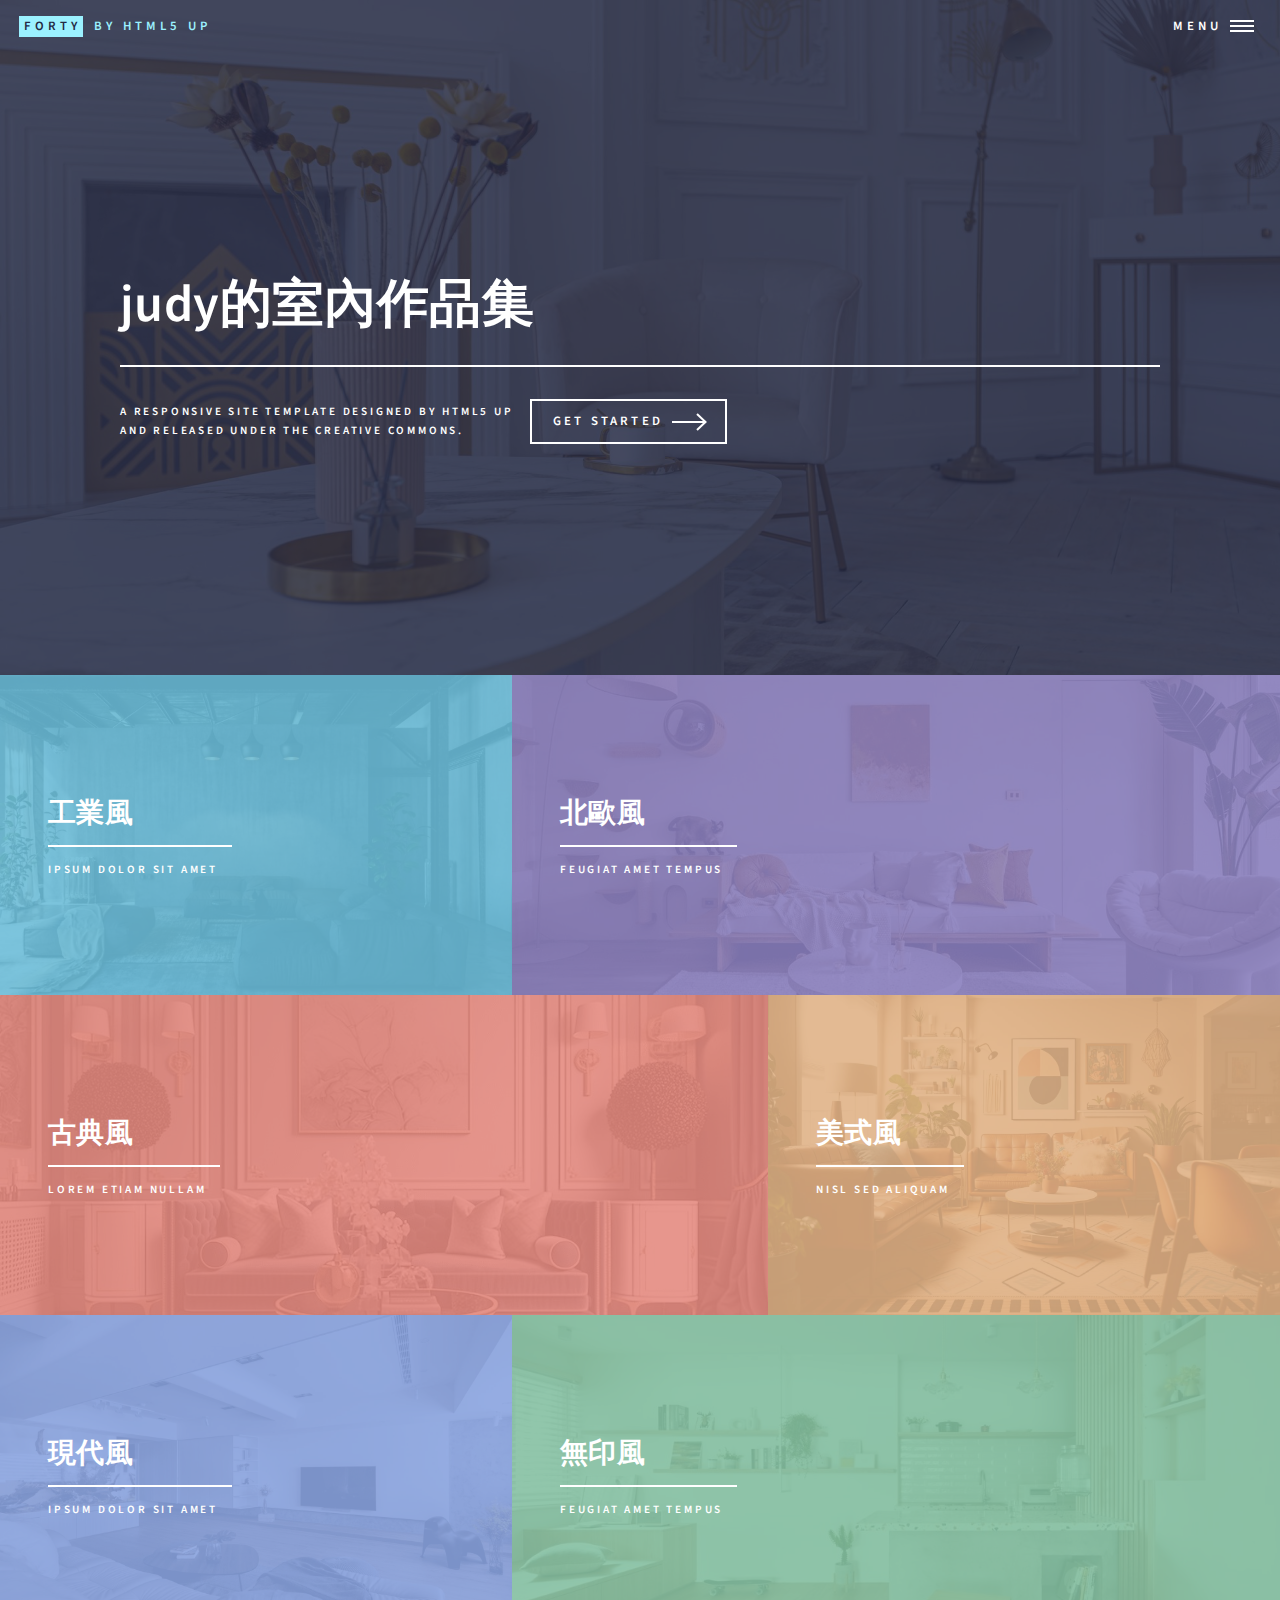
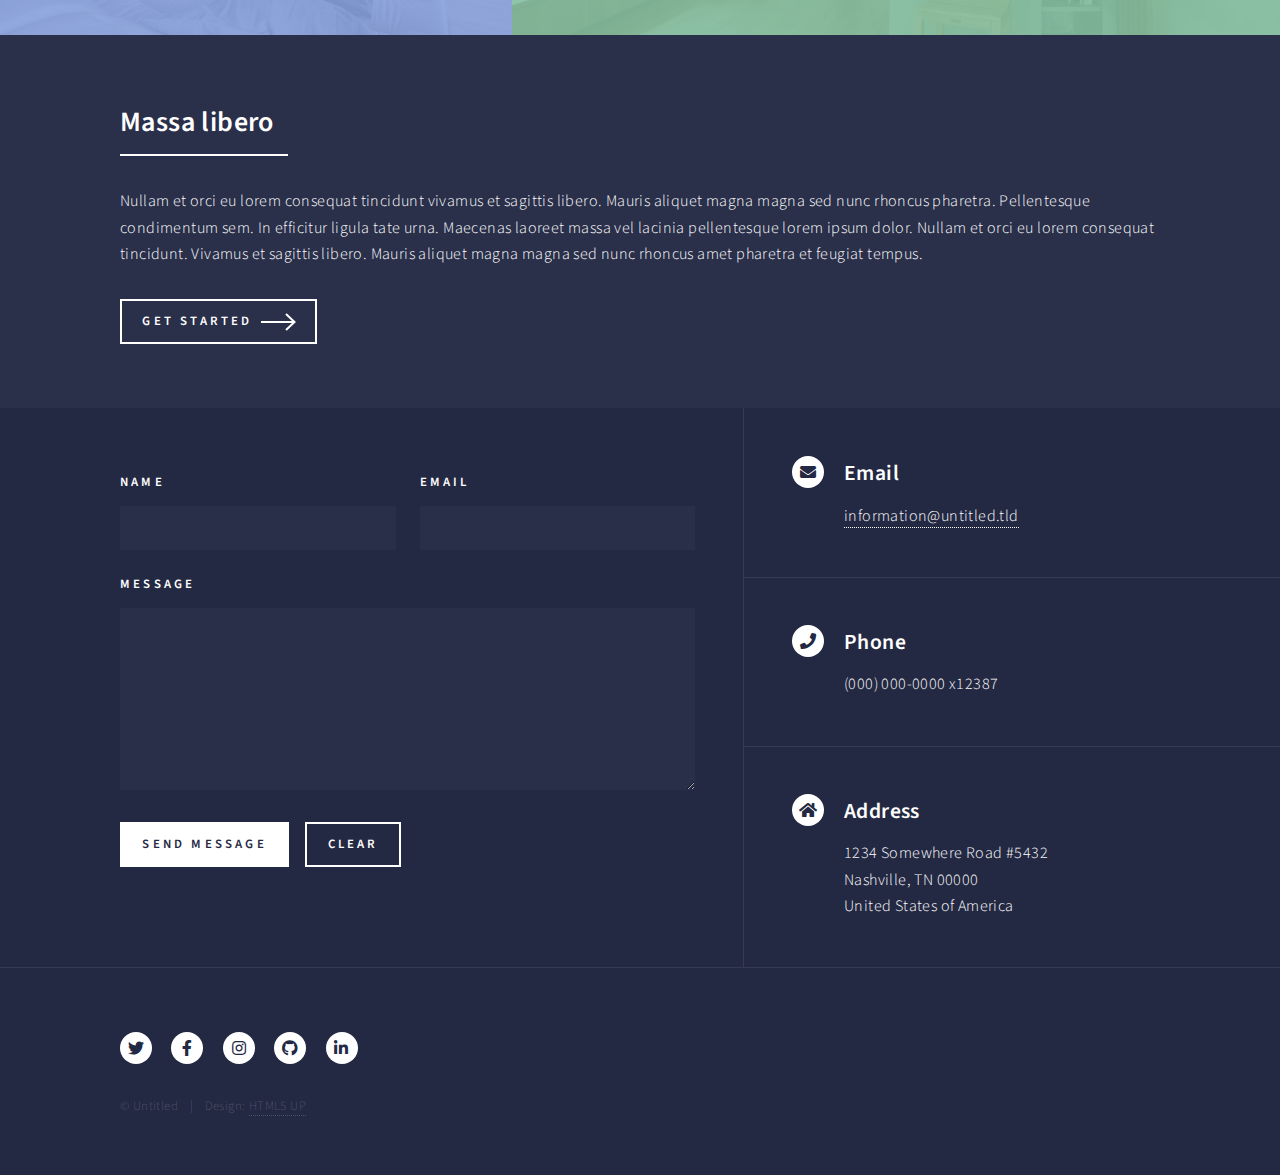
==== commit c963b831: "更新" ====
--- a/index.html
+++ b/index.html
@@ -43,7 +43,7 @@
 					<section id="banner" class="major">
 						<div class="inner">
 							<header class="major">
-								<h1>judy的室內設計作品</h1>
+								<h1>judy的室內作品集</h1>
 							</header>
 							<div class="content">
 								<p>A responsive site template designed by HTML5 UP<br />
@@ -62,55 +62,55 @@
 							<section id="one" class="tiles">
 								<article>
 									<span class="image">
-										<img src="images/pic01.jpg" alt="" />
-									</span>
-									<header class="major">
-										<h3><a href="landing.html" class="link">Aliquam</a></h3>
+										<img src="images/工業風.jpg" alt="" />
+									</span>
+									<header class="major">
+										<h3><a href="landing.html" class="link">工業風</a></h3>
 										<p>Ipsum dolor sit amet</p>
 									</header>
 								</article>
 								<article>
 									<span class="image">
-										<img src="images/pic02.jpg" alt="" />
-									</span>
-									<header class="major">
-										<h3><a href="landing.html" class="link">Tempus</a></h3>
+										<img src="images/北歐風.jpg" alt="" />
+									</span>
+									<header class="major">
+										<h3><a href="landing.html" class="link">北歐風</a></h3>
 										<p>feugiat amet tempus</p>
 									</header>
 								</article>
 								<article>
 									<span class="image">
-										<img src="images/pic03.jpg" alt="" />
-									</span>
-									<header class="major">
-										<h3><a href="landing.html" class="link">Magna</a></h3>
+										<img src="images/古典風.jpg" alt="" />
+									</span>
+									<header class="major">
+										<h3><a href="landing.html" class="link">古典風</a></h3>
 										<p>Lorem etiam nullam</p>
 									</header>
 								</article>
 								<article>
 									<span class="image">
-										<img src="images/pic04.jpg" alt="" />
-									</span>
-									<header class="major">
-										<h3><a href="landing.html" class="link">Ipsum</a></h3>
+										<img src="images/美式風.jpg" alt="" />
+									</span>
+									<header class="major">
+										<h3><a href="landing.html" class="link">美式風</a></h3>
 										<p>Nisl sed aliquam</p>
 									</header>
 								</article>
 								<article>
 									<span class="image">
-										<img src="images/pic05.jpg" alt="" />
-									</span>
-									<header class="major">
-										<h3><a href="landing.html" class="link">Consequat</a></h3>
+										<img src="images/現代風.jpg" alt="" />
+									</span>
+									<header class="major">
+										<h3><a href="landing.html" class="link">現代風</a></h3>
 										<p>Ipsum dolor sit amet</p>
 									</header>
 								</article>
 								<article>
 									<span class="image">
-										<img src="images/pic06.jpg" alt="" />
-									</span>
-									<header class="major">
-										<h3><a href="landing.html" class="link">Etiam</a></h3>
+										<img src="images/無印風.jpg" alt="" />
+									</span>
+									<header class="major">
+										<h3><a href="landing.html" class="link">無印風</a></h3>
 										<p>Feugiat amet tempus</p>
 									</header>
 								</article>
